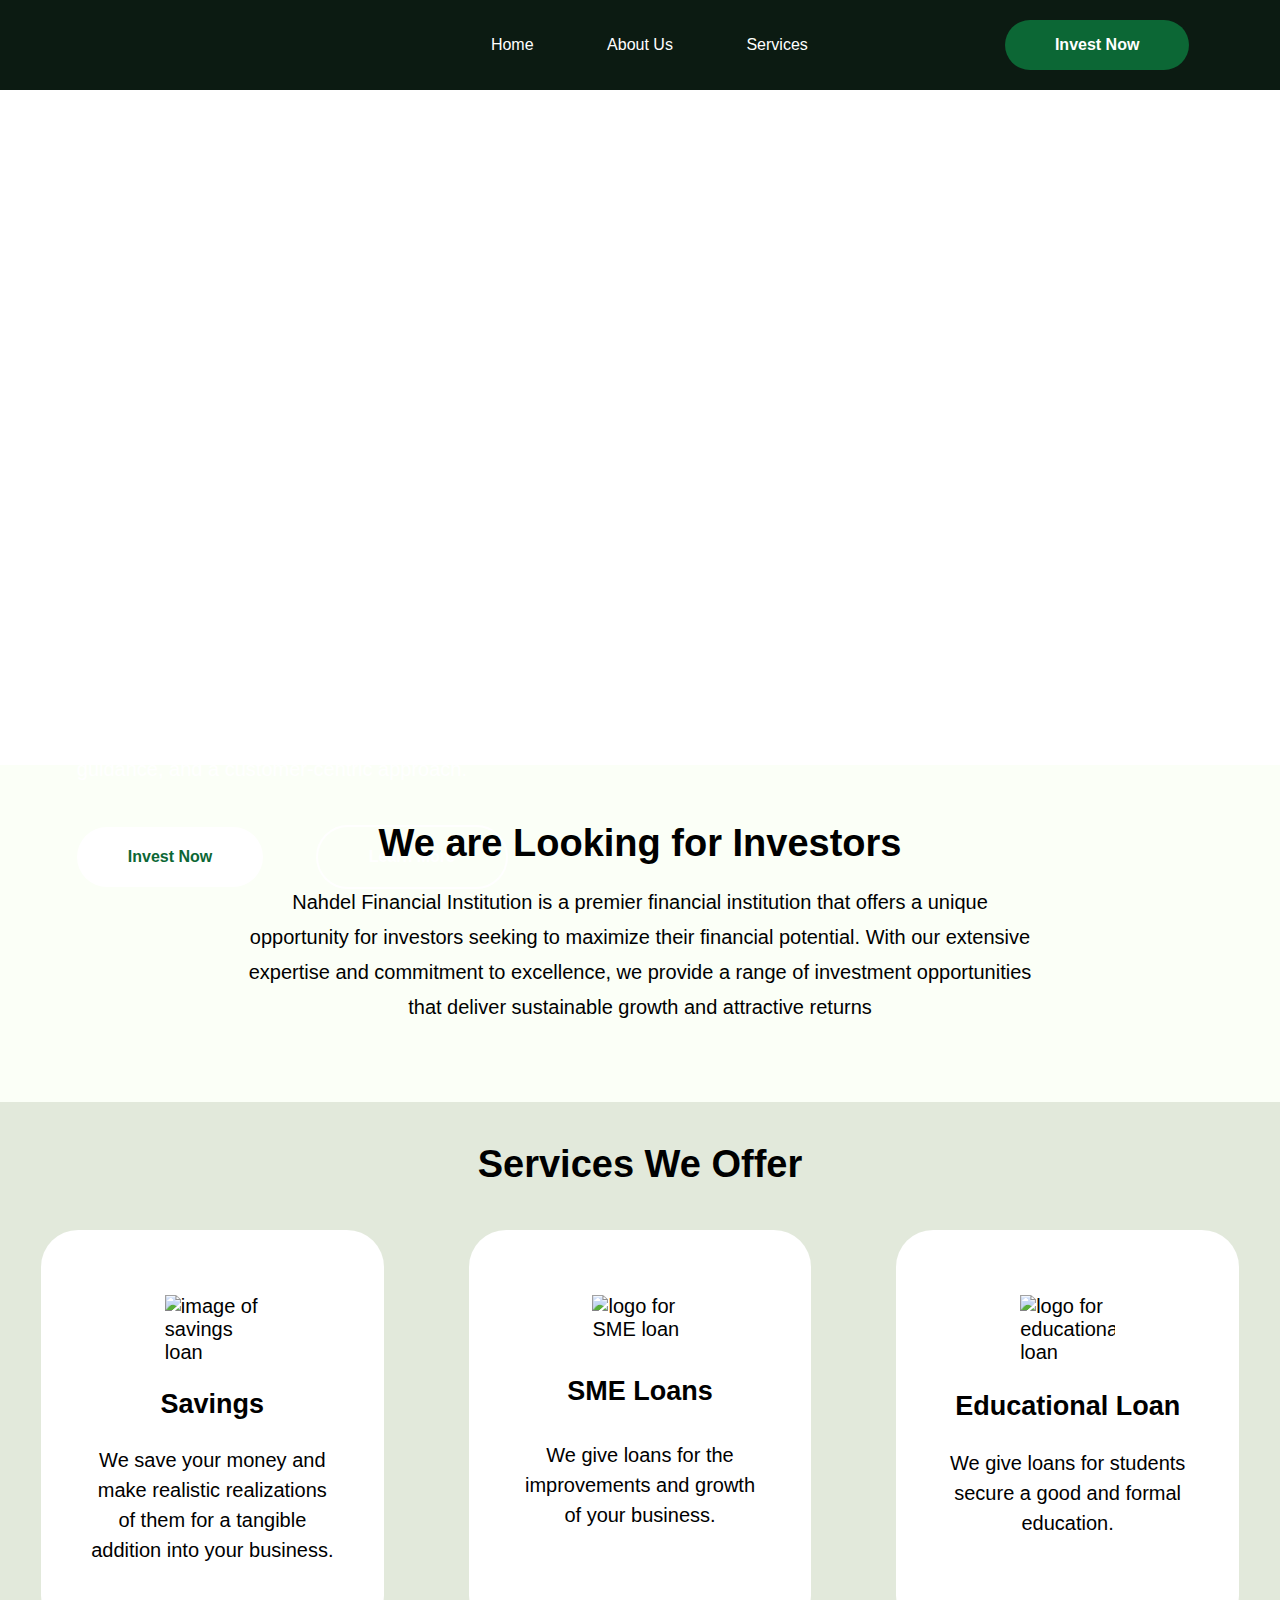
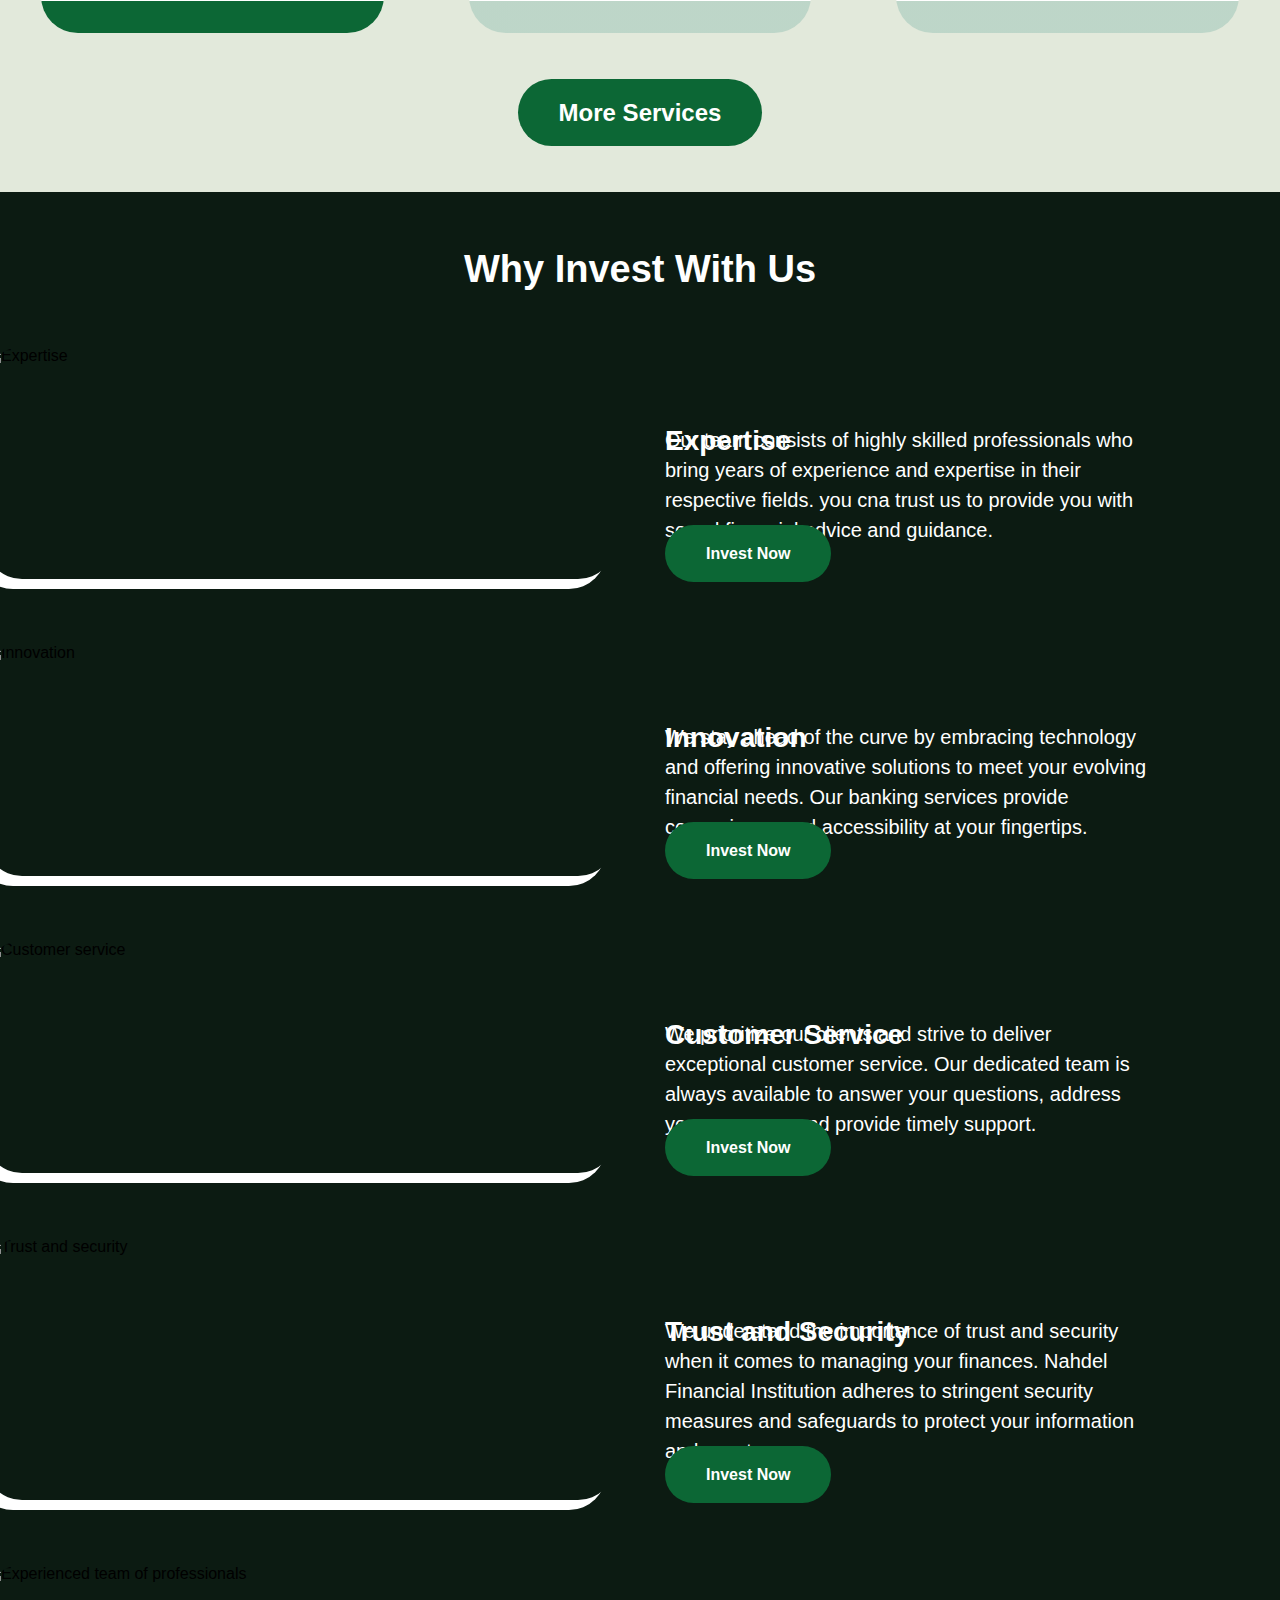
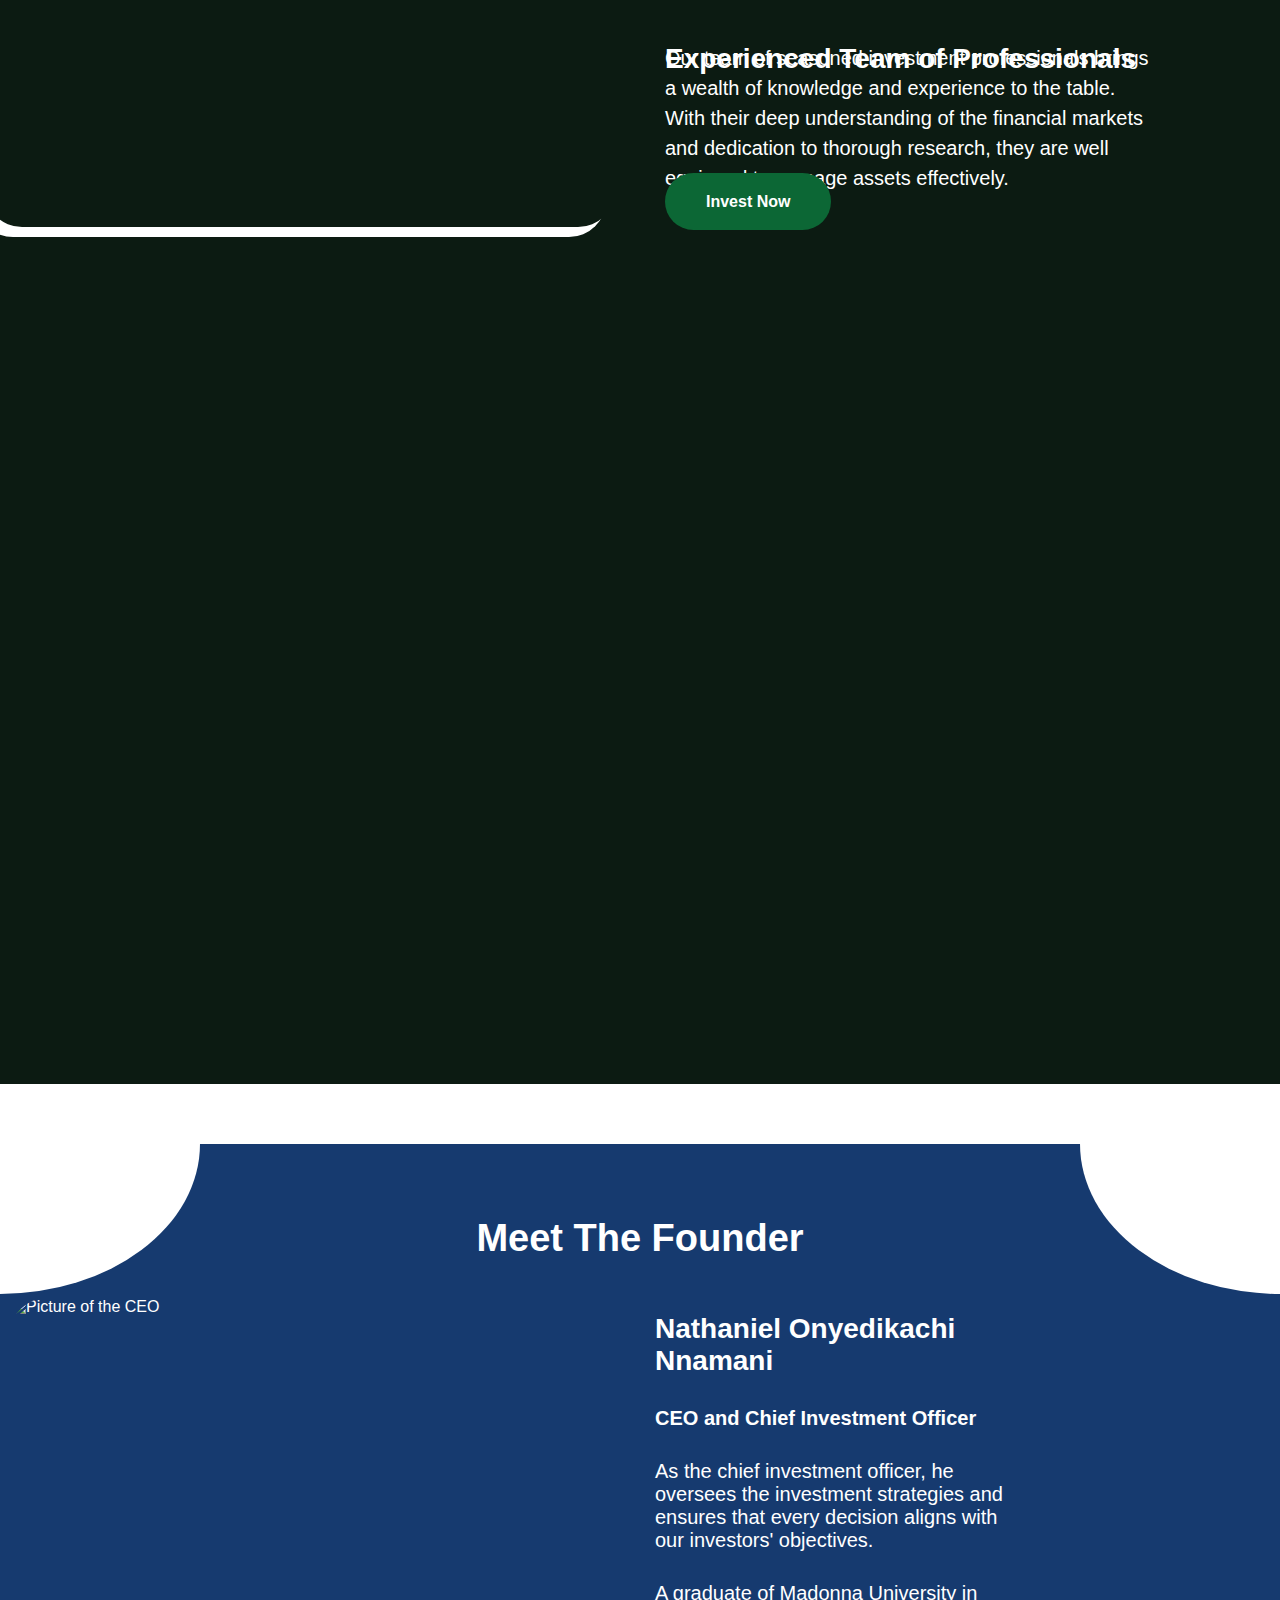
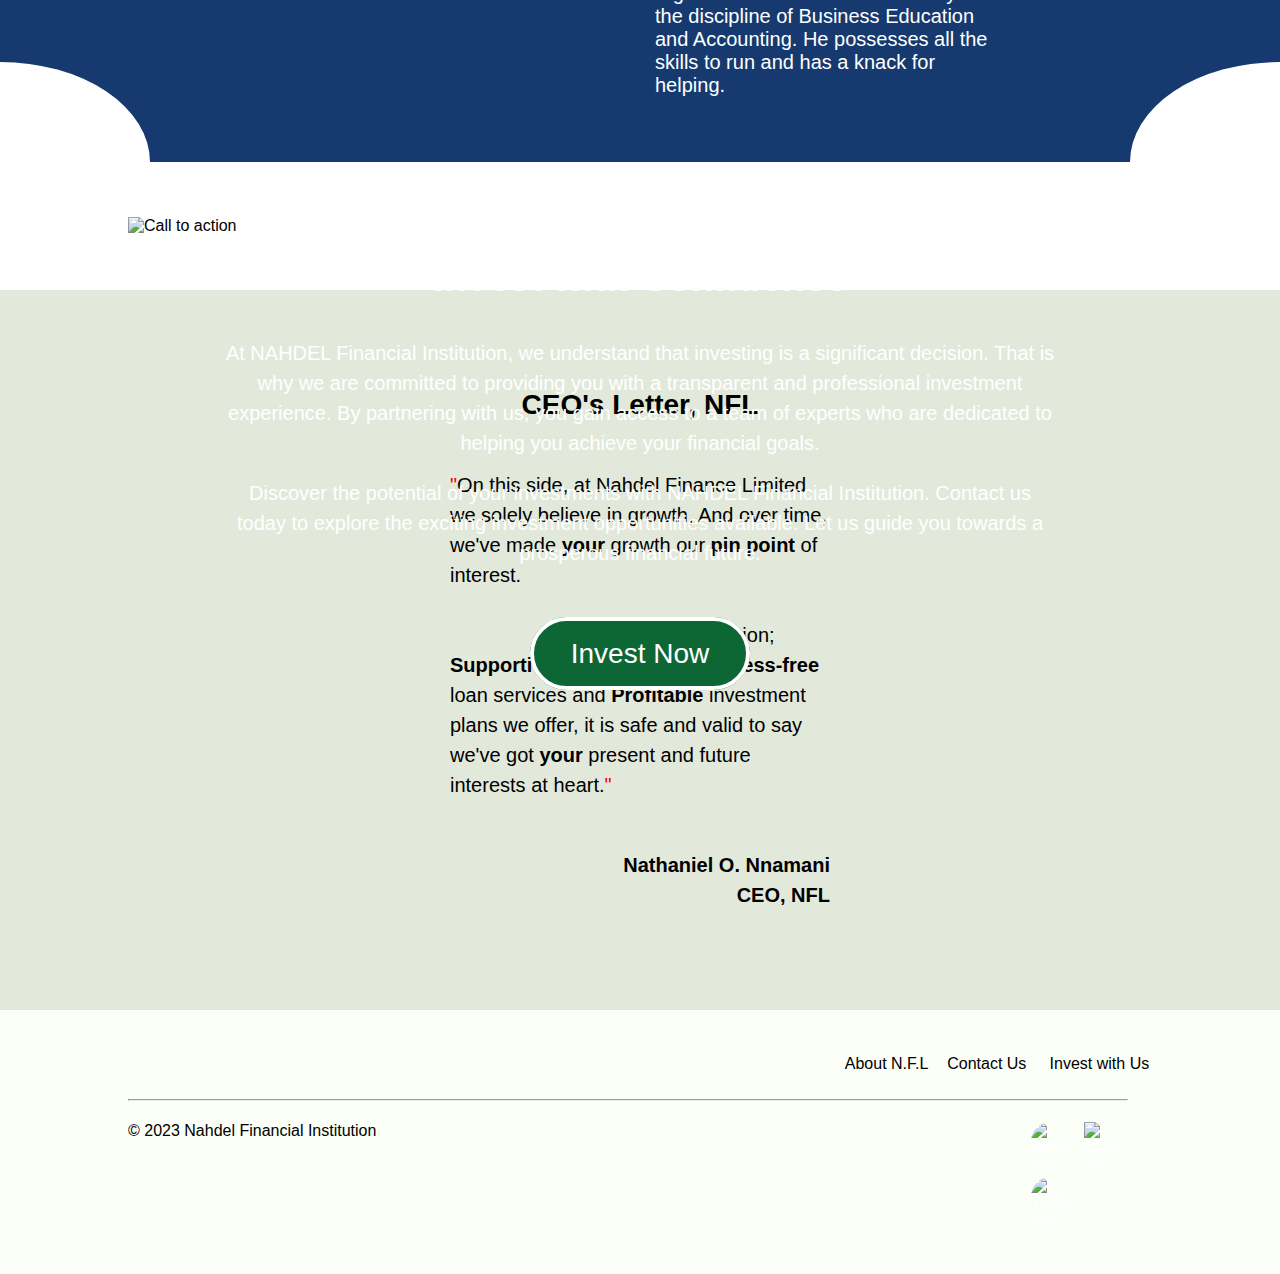
==== nahdel.html @ 7f89283a "nahdel.html with info" ====
<!DOCTYPE html>
<html lang="en">
  <head>
    <meta charset="UTF-8" />
    <meta name="viewport" content="width=device-width, initial-scale=1.0" />
    <title>Nahdel Finance Limited</title>
    <link
      rel="shortcut icon"
      href="/NFL/nahdel images/Fvicon.png"
      type="image/x-icon"
    />
    <style>
      * {
  box-sizing: border-box;
}
body {
  margin: 0%;
  font-family: "Segoe UI", Tahoma, Geneva, Verdana, sans-serif;
}
a {
  text-decoration: none;
  color: white;
}
.back-to-top {
  float: right;
  position: fixed;
  bottom: 6%;
  right: 4%;
  opacity: 0;
  z-index: 10;
}
.back-to-top a {
  display: inline-block;
  margin-top: 40px;
}
.back-to-top img {
  border-radius: 40px;
  width: 70px;
}
#nav {
  height: 90px;
  display: grid;
  align-items: center;
  justify-items: center;
  grid-template-columns: repeat(7, minmax(0, 1fr));
  background-color: #0c1b12;
}
.logo {
  width: 211px;
}
.item {
  display: grid;
  width: 100%;
}
.item1 {
  align-items: end;
  grid-column-start: 1;
  grid-column-end: 3;
  justify-content: center;
}
.item2 {
  justify-content: end;
}
.item3 {
  justify-content: center;
}
.item4 {
  justify-content: start;
}
.item5 {
  grid-column-start: 6;
  grid-column-end: 8;
  justify-content: center;
  font-weight: bold;
}
.item5 a {
  display: inline-block;
  padding: 16px 50px;
  border-radius: 30px;
  background-color: #0c6735;
}
.item5 a:hover {
  color: #0c6735;
  background-color: white;
  transition: all 0.3s;
}
.item2 a,
.item3 a,
.item4 a {
  padding: 10px 15px;
  border-radius: 14px;
}
.item2 a:hover,
.item3 a:hover,
.item4 a:hover {
  background-color: #0c6735;
  transition: all 0.3s;
}
#first-part {
  color: white;
  padding: 50px 0px;
  height: 675px;
  background-image: url("/NFL/First\ Background.png");
  background-size: cover;
}
.first-part-section1 {
  margin: 0% 6%;
}
#first-part p:nth-child(1) {
  margin-top: 0%;
  margin-bottom: 0%;
  margin-right: 215px;
  font-size: 117px;
  font-weight: bold;
  line-height: 140px;
}
#first-part p:nth-child(2) {
  font-size: 20px;
  line-height: 44px;
  margin-top: 1%;
  margin-bottom: 0%;
  margin-right: 642px;
}
.first-part-section2 {
  display: inline-block;
  margin: 3% 0%;
}
.first-part-section2 a {
  display: inline-block;
  padding: 21px 51px;
  border-radius: 34px;
  font-weight: bold;
}
.first-part-section2 a:nth-child(1) {
  color: #0c6735;
  background-color: white;
  margin-right: 48px;
}
.first-part-section2 a:nth-child(1):hover {
  color: white;
  background-color: #0c6735;
  transition: all 0.3s;
}
.first-part-section2 a:nth-child(2) {
  border: 2px solid white;
  color: white;
}
.first-part-section2 a:nth-child(2):hover {
  border: none;
  background-color: #0c6735;
  transition: background-color 0.3s;
  padding: 22px 53px;
}
#second-part {
  padding: 57px 240px;
  background-color: #fbfff7;
}
#second-part p:nth-child(1) {
  font-size: 38px;
  text-align: center;
  font-weight: bold;
  margin-top: 0;
  margin-bottom: 0;
}
#second-part p:nth-child(2) {
  font-size: 20px;
  line-height: 35px;
  text-align: center;
}
#third-part {
  padding: 41px;
  height: 690px;
  background-color: #e2e9db;
}
#third-part > p:nth-child(1) {
  font-size: 38px;
  font-weight: bold;
  margin: 0;
  text-align: center;
  padding-bottom: 44px;
}
.third-part-grid {
  height: 90px;
  display: grid;
  justify-items: center;
  grid-template-columns: repeat(3, minmax(0, 1fr));
  grid-column-gap: 85px;
}
.third-part-grid .item {
  padding-bottom: 68px;
  background-color: white;
  border-radius: 37px;
}
.third-part-grid-1 {
  padding-top: 65px;
  font-size: 20px;
  background: linear-gradient(180deg, rgba(255, 255, 255, 0) 92%, #0c6735 77%);
}
.third-part-grid-2 {
  padding-top: 65px;
  font-size: 20px;
  padding-bottom: 97px;
  background: linear-gradient(
    180deg,
    rgba(255, 255, 255, 0) 92%,
    #0c673545 77%
  );
}
.third-part-grid-3 {
  padding-top: 65px;
  font-size: 20px;
  padding-bottom: 98px;
  background: linear-gradient(
    180deg,
    rgba(255, 255, 255, 0) 92%,
    #0c673545 77%
  );
}
.third-part-grid img {
  width: 95px;
  margin: auto;
}
.third-part-grid .correction1 {
  margin-top: 0px;
}
.third-part-grid .correction2 {
  margin-top: 0px;
}
.third-part-grid .correction3 {
  margin-top: -27px;
}
.third-part-grid p {
  text-align: center;
}
.passage {
  margin: 0px 50px;
  line-height: 30px;
}
.loans-title {
  font-size: 27px;
  font-weight: bold;
  margin: 25px 0px;
}
.services {
  text-align: center;
  margin-top: 379px;
  font-size: 24px;
  font-weight: bold;
}
.services a:hover {
  color: #0c6735;
  background-color: white;
  box-shadow: 0px 4px 16px rgb(74, 74, 74);
  padding: 20px 41px;
  border-radius: 54px;
}
.invest-now {
  color: white;
  background-color: #0c6735;
  padding: 20px 41px;
  border-radius: 54px;
}
.invest-now:hover {
  color: #0c6735;
  background-color: white;
  transition: all 0.3s;
}
#fourth-part {
  height: 2492px;
  background-color: #0c1b12;
  padding-top: 56px;
}
#fourth-part > p {
  font-size: 38px;
  font-weight: bold;
  margin: 0;
  text-align: center;
  padding-bottom: 56px;
}
#fourth-part p {
  color: white;
}
.fourth-part-grid {
  display: grid;
  justify-items: center;
  grid-template-columns: repeat(2, minmax(0, 1fr));
  grid-column-gap: 50px;
  grid-row-gap: 65px;
}
.four1 {
  justify-content: end;
}
.four2 {
  margin-right: 0px;
  justify-content: start;
}
#fourth-part img {
  width: 630px;
  border-radius: 37px;
  box-shadow: -9px 10px 0px white;
}
.top-one {
  height: 0;
  font-size: 28px;
  font-weight: bold;
  margin-top: 78px;
  margin-bottom: 0;
}
.second-one {
  width: 489px;
  font-size: 20px;
  line-height: 30px;
  margin-top: 0;
  margin-bottom: 0;
}
.four2 p:nth-child(3) {
  margin-top: 0;
}
.four2 .invest-now {
  font-weight: bold;
}
#fifth-part {
  margin-top: 60px;
}
.fifth-section {
  position: relative;
  color: white;
  background-color: rgb(19, 56, 109, 0.99);
  padding-top: 35px;
  padding-bottom: 50px;
  border-radius: 0;
}
.small-box {
  position: absolute;
  background-color: white;
}
.box1,
.box2 {
  width: 200px;
  height: 150px;
}
.box3,
.box4 {
  width: 150px;
  height: 100px;
}
.box1 {
  top: 0;
  left: 0;
  border-radius: 0px 0px 131% 0px;
}
.box2 {
  top: 0;
  right: 0;
  border-radius: 0px 0px 0px 131%;
}
.box3 {
  bottom: 0;
  left: 0;
  border-radius: 0px 131% 0px 0px;
}
.box4 {
  bottom: 0;
  right: 0;
  border-radius: 131% 0px 0px 0px;
}
.fifth-section > p {
  font-size: 38px;
  font-weight: bold;
  text-align: center;
  text-transform: capitalize;
}
.fifth-section-grid {
  display: grid;
  justify-items: center;
  grid-template-columns: repeat(2, minmax(0, 1fr));
}
#fifth-part img {
  width: 630px;
  border-radius: 37px;
}
.five1 {
  justify-content: end;
}
.five2 {
  font-size: 20px;
  justify-content: start;
  align-items: center;
  align-content: center;
}
.five2 p {
  margin: 15px;
  margin-right: 270px;
}
.name {
  font-size: 28px;
  font-weight: bold;
}
.ceo {
  font-weight: bold;
}
#sixth-part {
  position: relative;
  margin: 55px 0px;
}
#sixth-part img {
  width: 80%;
  margin: 0px 10%;
}
.sixth-section {
  color: white;
  position: absolute;
  top: 9%;
  width: 65%;
  margin: 0px 17.5%;
}
.sixth-section p {
  text-align: center;
}
.sixth-section > p:nth-child(1) {
  font-size: 38px;
  font-weight: bold;
}
.six-p {
  font-size: 20px;
  line-height: 30px;
}
.sixth-section p:nth-child(4) {
  font-size: 28px;
  margin-top: 70px;
}
.sixth-section a {
  text-decoration: none;
  padding: 17px 37px;
  border: 4px solid white;
  border-radius: 55px;
  background-color: #0c6735;
}
.sixth-section a:hover {
  color: #0c6735;
  background-color: white;
  transition: all 0.3s;
}
#letter {
  background-color: #e2e9db;
  padding: 100px 0px;
}
#letter p {
  margin: 0px 450px;
  text-align: start;
  font-size: 20px;
  line-height: 30px;
}
#letter p:nth-child(1) {
  font-size: 28px;
  font-weight: bold;
  text-align: center;
  margin-bottom: 50px;
}
#letter p:nth-child(2) {
  margin-bottom: 30px;
}
#letter p:nth-child(4) {
  text-align: end;
  font-size: 20px;
  font-weight: bold;
  margin-top: 50px;
}
.change-color {
  color: red;
}
#footer {
  background-color: #fbfff7;
  padding: 45px 0px;
}
.footer-section {
  width: 80%;
  margin: 0px 10%;
}
.footer-grid {
  display: grid;
  grid-template-columns: repeat(10, minmax(0, 2fr));
}
.footer1 a {
  text-decoration: none;
  color: black;
}
.footer1 a:hover {
  text-decoration: underline;
  color: #0c6735;
}
.foot1 {
  grid-column-start: 1;
  grid-column-end: 7;
}
.foot2 {
  visibility: hidden;
  margin-left: 29px;
}
hr {
  margin-top: 26px;
  margin-bottom: 21px;
  margin-right: 24px;
}
.foot6 {
  grid-column-start: 1;
  grid-column-end: 9;
}
.foot7 {
  grid-column-start: 9;
  grid-column-end: 11;
}
.foot7 img {
  width: 40px;
  display: inline-block;
}
.foot7 > div {
  margin-left: 84px;
}
.fb {
  margin-right: 8px;
  border-radius: 60px;
}
.foot7 .what {
  width: 31.5px;
  margin-bottom: 3px;
  margin-right: 8px;
}
.tweet {
  border-radius: 60px;
}
.footer1 .item {
  align-content: end;
}
.footer2 .item {
  align-content: start;
}

@media (max-width: 821px) {
  body {
    display: grid;
    grid-template-columns: auto;
  }
  #nav,
  #first-part,
  #second-part,
  #third-part,
  #fourth-part,
  #fifth-part,
  #sixth-part,
  #letter,
  #footer {
    width: 100%;
  }
  .item2,
  .item3,
  .item4 {
    visibility: collapse;
  }
  #first-part {
    background-image: url("/NFL/Section\ One\ Background.png");
    height: 1500px;
  }
  #first-part p {
    width: 100%;
  }
  .first-part img {
    object-fit: cover;
  }
  #third-part {
    height: 1381px;
  }
  .third-part-grid {
    height: 1100px;
    display: grid;
    justify-items: center;
    grid-template-columns: repeat(1, minmax(0, 1fr));
    grid-row-gap: 52px;
  }
  #fourth-part {
    height: 4185px;
  }
  .fourth-part-grid {
    display: grid;
    justify-items: center;
    grid-template-columns: repeat(1, minmax(0, 1fr));
    grid-row-gap: 65px;
  }
  .four1 {
    justify-content: center;
  }
  .four2 {
    margin-right: 0px;
    justify-content: center;
  }
  .services {
    margin-top: 54px;
  }
  .top-one {
    margin-top: 0px;
  }
  .second-one {
    margin-top: 55px;
  }
  .four2 p:nth-child(3) {
    margin-top: 47px;
  }
  #fifth-part {
    margin-top: 50px;
  }
  .fifth-section-grid {
    display: grid;
    justify-items: center;
    grid-template-columns: repeat(1, minmax(0, 1fr));
  }
  .five1 {
    justify-content: center;
  }
  .five2 {
    font-size: 20px;
    justify-content: center;
    align-items: center;
    align-content: center;
    margin: auto;
  }
  .five2 p {
    margin: 15px 260px;
    margin-right: 270px;
  }
  .sixth-section > p:nth-child(1) {
    margin-top: 0;
  }
  #sixth-part {
    position: relative;
    margin: 50px 0px;
  }
  #sixth-part img {
    height: 590px;
    width: 80%;
    margin: 0px 10%;
    object-fit: cover;
  }
  .sixth-section p:nth-child(4) {
    font-size: 28px;
    margin-top: 45px;
  }
  #letter p {
    margin: 0px 200px;
    text-align: start;
    font-size: 20px;
    line-height: 30px;
  }
  .footer-grid {
    display: grid;
    grid-template-columns: repeat(7, minmax(0, 2fr));
  }
  .foot1 {
    grid-column-start: 1;
    grid-column-end: 4;
  }
}
    </style>
  </head>
  <body>
    <div class="back-to-top">
      <a href="#nav"
        ><img src="/NFL/nahdel images/up arrow.png" alt="Back to top of page"
      /></a>
    </div>

    <div id="nav">
      <div class="item item1">
        <img
          class="logo"
          src="/NFL/nahdel images/LOGO.png
            "
          alt=""
        />
      </div>
      <div class="item item2"><a href="#">Home</a></div>
      <div class="item item3">
        <a href="https://wa.me/message/DVHA7SPF5PKRJ1">About Us</a>
      </div>
      <div class="item item4"><a href="#third-part">Services</a></div>
      <div class="item item5"><a href="#sixth-part">Invest Now</a></div>
    </div>

    <div id="first-part">
      <div class="first-part-section1">
        <p>Empowering Your Financial Future</p>
        <p>
          At Nahdel Financial Institution, we believe in the power of financial
          empowerment. We are committed to helping individuals and organizations
          achieve their financial goals through innovative solutions, expert
          guidance, and a customer-centric approach.
        </p>
        <div class="first-part-section2">
          <a href="https://wa.me/message/DVHA7SPF5PKRJ1">Invest Now</a>
          <a href="#">Learn More</a>
        </div>
      </div>
    </div>

    <div id="second-part">
      <p>We are Looking for Investors</p>
      <p>
        Nahdel Financial Institution is a premier financial institution that
        offers a unique opportunity for investors seeking to maximize their
        financial potential. With our extensive expertise and commitment to
        excellence, we provide a range of investment opportunities that deliver
        sustainable growth and attractive returns
      </p>
    </div>

    <div id="third-part">
      <p>Services We Offer</p>
      <div class="third-part-grid">
        <div class="item third-part-grid-1">
          <img
            src="/NFL/nahdel images/Savings Loan Icon.png"
            alt="image of savings loan"
          />
          <p class="loans-title">Savings</p>
          <p class="passage">
            We save your money and make realistic realizations of them for a
            tangible addition into your business.
          </p>
        </div>
        <div class="item third-part-grid-2">
          <img
            class="correction1"
            src="/NFL/nahdel images/SME Loan Icon.png"
            alt="logo for SME loan"
          />
          <p class="loans-title correction2">SME Loans</p>
          <p class="passage correction3">
            We give loans for the improvements and growth of your business.
          </p>
        </div>
        <div class="item third-part-grid-3">
          <img
            class="correction1"
            src="/NFL/nahdel images/Educational Loan Icon.png"
            alt="logo for educational loan"
          />
          <p class="loans-title correction2">Educational Loan</p>
          <p class="passage correction3">
            We give loans for students secure a good and formal education.
          </p>
        </div>
      </div>
      <p class="services"><a class="invest-now" href="#">More Services</a></p>
    </div>

    <div id="fourth-part">
      <p>Why Invest With Us</p>
      <div class="fourth-part-grid">
        <div class="item four1">
          <img src="/NFL/nahdel images/Expertise Image.png" alt="Expertise" />
        </div>
        <div class="item four2">
          <p class="top-one">Expertise</p>
          <p class="second-one">
            Our team consists of highly skilled professionals who bring years of
            experience and expertise in their respective fields. you cna trust
            us to provide you with sound financial advice and guidance.
          </p>
          <p><a class="invest-now" href="#">Invest Now</a></p>
        </div>
        <div class="item four1">
          <img src="/NFL/nahdel images/Innovation Image.png" alt="Innovation" />
        </div>
        <div class="item four2">
          <p class="top-one">Innovation</p>
          <p class="second-one">
            We stay ahead of the curve by embracing technology and offering
            innovative solutions to meet your evolving financial needs. Our
            banking services provide convenience and accessibility at your
            fingertips.
          </p>
          <p><a class="invest-now" href="#">Invest Now</a></p>
        </div>
        <div class="item four1">
          <img
            src="/NFL/nahdel images/Customer Service.png"
            alt="Customer service"
          />
        </div>
        <div class="item four2">
          <p class="top-one">Customer Service</p>
          <p class="second-one">
            We prioritize our clients and strive to deliver exceptional customer
            service. Our dedicated team is always available to answer your
            questions, address your concerns and provide timely support.
          </p>
          <p><a class="invest-now" href="#">Invest Now</a></p>
        </div>
        <div class="item four1">
          <img
            src="/NFL/nahdel images/Trust & Security Image.png"
            alt="Trust and security"
          />
        </div>
        <div class="item four2">
          <p class="top-one">Trust and Security</p>
          <p class="second-one">
            We understand the importance of trust and security when it comes to
            managing your finances. Nahdel Financial Institution adheres to
            stringent security measures and safeguards to protect your
            information and assets.
          </p>
          <p><a class="invest-now" href="#">Invest Now</a></p>
        </div>
        <div class="item four1">
          <img
            src="/NFL/nahdel images/Experienced Team of Professionals Image.png"
            alt="Experienced team of professionals"
          />
        </div>
        <div class="item four2">
          <p class="top-one">Experienced Team of Professionals</p>
          <p class="second-one">
            Our team of seasoned investment professionals brings a wealth of
            knowledge and experience to the table. With their deep understanding
            of the financial markets and dedication to thorough research, they
            are well equipped to manage assets effectively.
          </p>
          <p><a class="invest-now" href="#">Invest Now</a></p>
        </div>
      </div>
    </div>

    <div id="fifth-part">
      <div class="fifth-section">
        <div class="box1 small-box"></div>
        <div class="box2 small-box"></div>
        <div class="box3 small-box"></div>
        <div class="box4 small-box"></div>
        <p>Meet the founder</p>
        <div class="fifth-section-grid">
          <div class="item five1">
            <img
              src="/NFL/nahdel images/Personality One.png"
              alt="Picture of the CEO"
            />
          </div>
          <div class="item five2">
            <p class="name">Nathaniel Onyedikachi Nnamani</p>
            <p class="ceo">CEO and Chief Investment Officer</p>
            <p class="detail">
              As the chief investment officer, he oversees the investment
              strategies and ensures that every decision aligns with our
              investors' objectives.
            </p>
            <p class="second-detail">
              A graduate of Madonna University in the discipline of Business
              Education and Accounting. He possesses all the skills to run and
              has a knack for helping.
            </p>
          </div>
        </div>
      </div>
    </div>

    <div id="sixth-part">
      <img
        src="/NFL/nahdel images/Call To Action Background - Desktop.png"
        alt="Call to action"
      />
      <div class="sixth-section">
        <p>Invest with Confidence</p>
        <p class="six-p">
          At NAHDEL Financial Institution, we understand that investing is a
          significant decision. That is why we are committed to providing you
          with a transparent and professional investment experience. By
          partnering with us, you gain access to a team of experts who are
          dedicated to helping you achieve your financial goals.
        </p>
        <p class="six-p">
          Discover the potential of your investments with NAHDEL Financial
          Institution. Contact us today to explore the exciting investment
          opportunities available. Let us guide you towards a prosperous
          financial future.
        </p>
        <p><a href="#">Invest Now</a></p>
      </div>
    </div>

    <div id="letter">
      <p>CEO's Letter, NFL</p>
      <p>
        <span class="change-color">"</span>On this side, at Nahdel Finance
        Limited we solely believe in growth, And over time, we've made
        <strong>your</strong> growth our <strong>pin point</strong> of interest.
      </p>
      <p>
        &nbsp;&nbsp;&nbsp;&nbsp;&nbsp;&nbsp;&nbsp;&nbsp;&nbsp;&nbsp;&nbsp;&nbsp;&nbsp;&nbsp;&nbsp;&nbsp;&nbsp;&nbsp;&nbsp;&nbsp;Putting
        in consideration; <strong>Supportive</strong> saving schemes,
        <strong>Stress-free</strong> loan services and
        <strong>Profitable</strong> investment plans we offer, it is safe and
        valid to say we've got <strong>your</strong> present and future
        interests at heart.<span class="change-color">"</span>
      </p>
      <p>Nathaniel O. Nnamani<br />CEO, NFL</p>
    </div>

    <div id="footer">
      <div class="footer-section">
        <div class="footer-grid footer1">
          <div class="item foot1">
            <img
              class="logo"
              src="/NFL/nahdel images/Transparent Logo.png"
              alt=""
            />
          </div>
          <div class="item foot2"><a href="#">Home</a></div>
          <div class="item foot3"><a href="#fifth-part">About N.F.L</a></div>
          <div class="item foot4">
            <a href="mailto:Nahdelinstitute15@gmail.com">Contact Us</a>
          </div>
          <div class="item foot5">
            <a href="#sixth-part">Invest with Us</a>
          </div>
        </div>
        <hr />
        <div class="footer-grid footer2">
          <div class="item foot6">&copy; 2023 Nahdel Financial Institution</div>
          <div class="item foot7">
            <div>
              <a
                href="https://www.facebook.com/onyedika.nathaniel?mibextid=LQQJ4d"
                ><img
                  class="fb"
                  src="/NFL/nahdel images/fb.jpg"
                  alt="Facebook link"
              /></a>
              <a href="https://wa.me/message/DVHA7SPF5PKRJ1"
                ><img
                  class="what"
                  src="/NFL/nahdel images/whatsapp.png"
                  alt="WhatsApp link"
              /></a>
              <a href="https://twitter.com/NNahdel"
                ><img
                  class="tweet"
                  src="/NFL/nahdel images/tweet.jpg"
                  alt="Twitter link"
              /></a>
            </div>
          </div>
        </div>
      </div>
    </div>

    <script src="https://cdn.jsdelivr.net/npm/jquery@3.6.3/dist/jquery.min.js"></script>
    <script>
      $(window).scroll(function () {
        if ($(this).scrollTop()) {
          $(".back-to-top").stop(true, true).fadeIn();
        } else {
          $(".back-to-top").stop(true, true).fadeOut();
        }
      });

      $(document).ready(function () {
        var bottom = $(window).outerHeight() - $(window).height() - 150; // 150 pixel to the bottom of the page;
        $(window).scroll(function () {
          if ($(window).scrollTop() >= bottom) {
            $(".back-to-top").fadeTo("slow", 0.9);
          } else {
            $(".back-to-top").fadeOut("slow");
          }
        });

        $(".back-to-top").click(function () {
          $("html, body").animate({ scrollTop: 0 }, "slow");
          $(".back-to-top").fadeOut("slow");
        });
      });
    </script>
  </body>
</html>
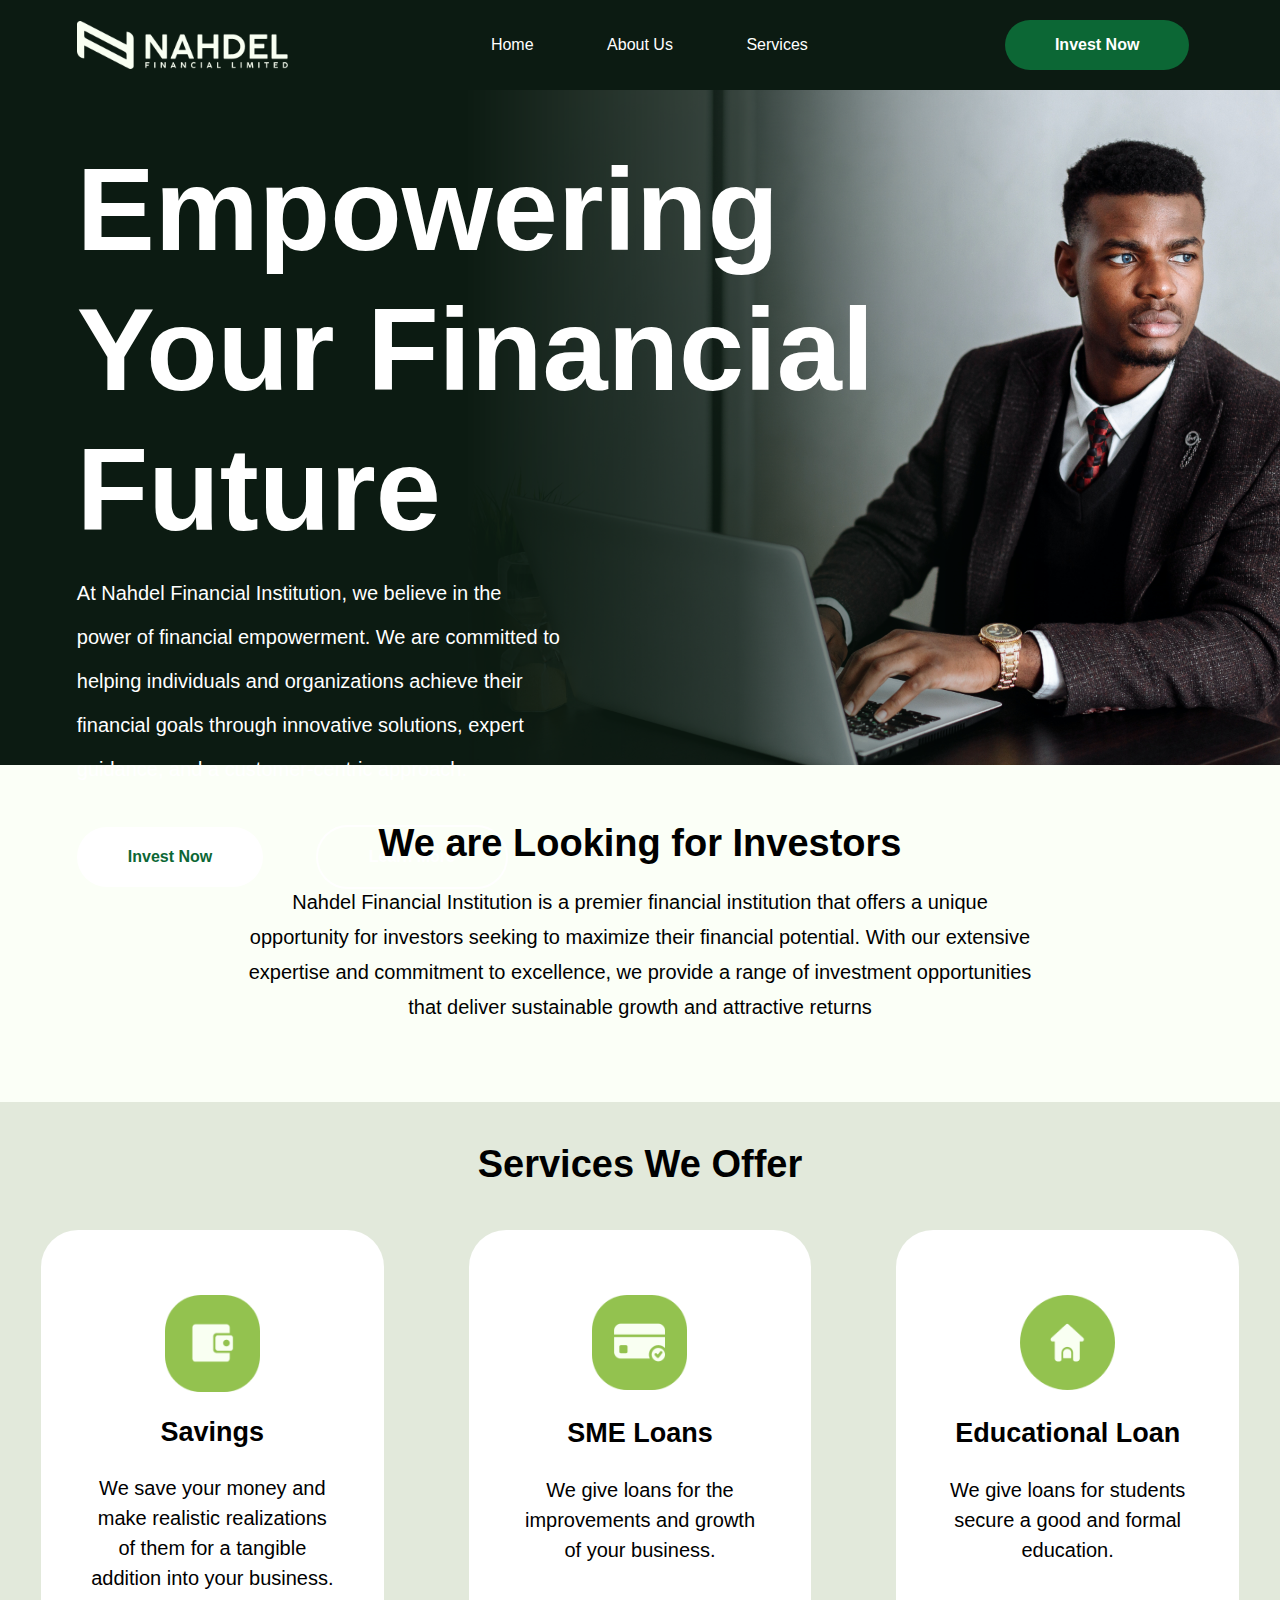
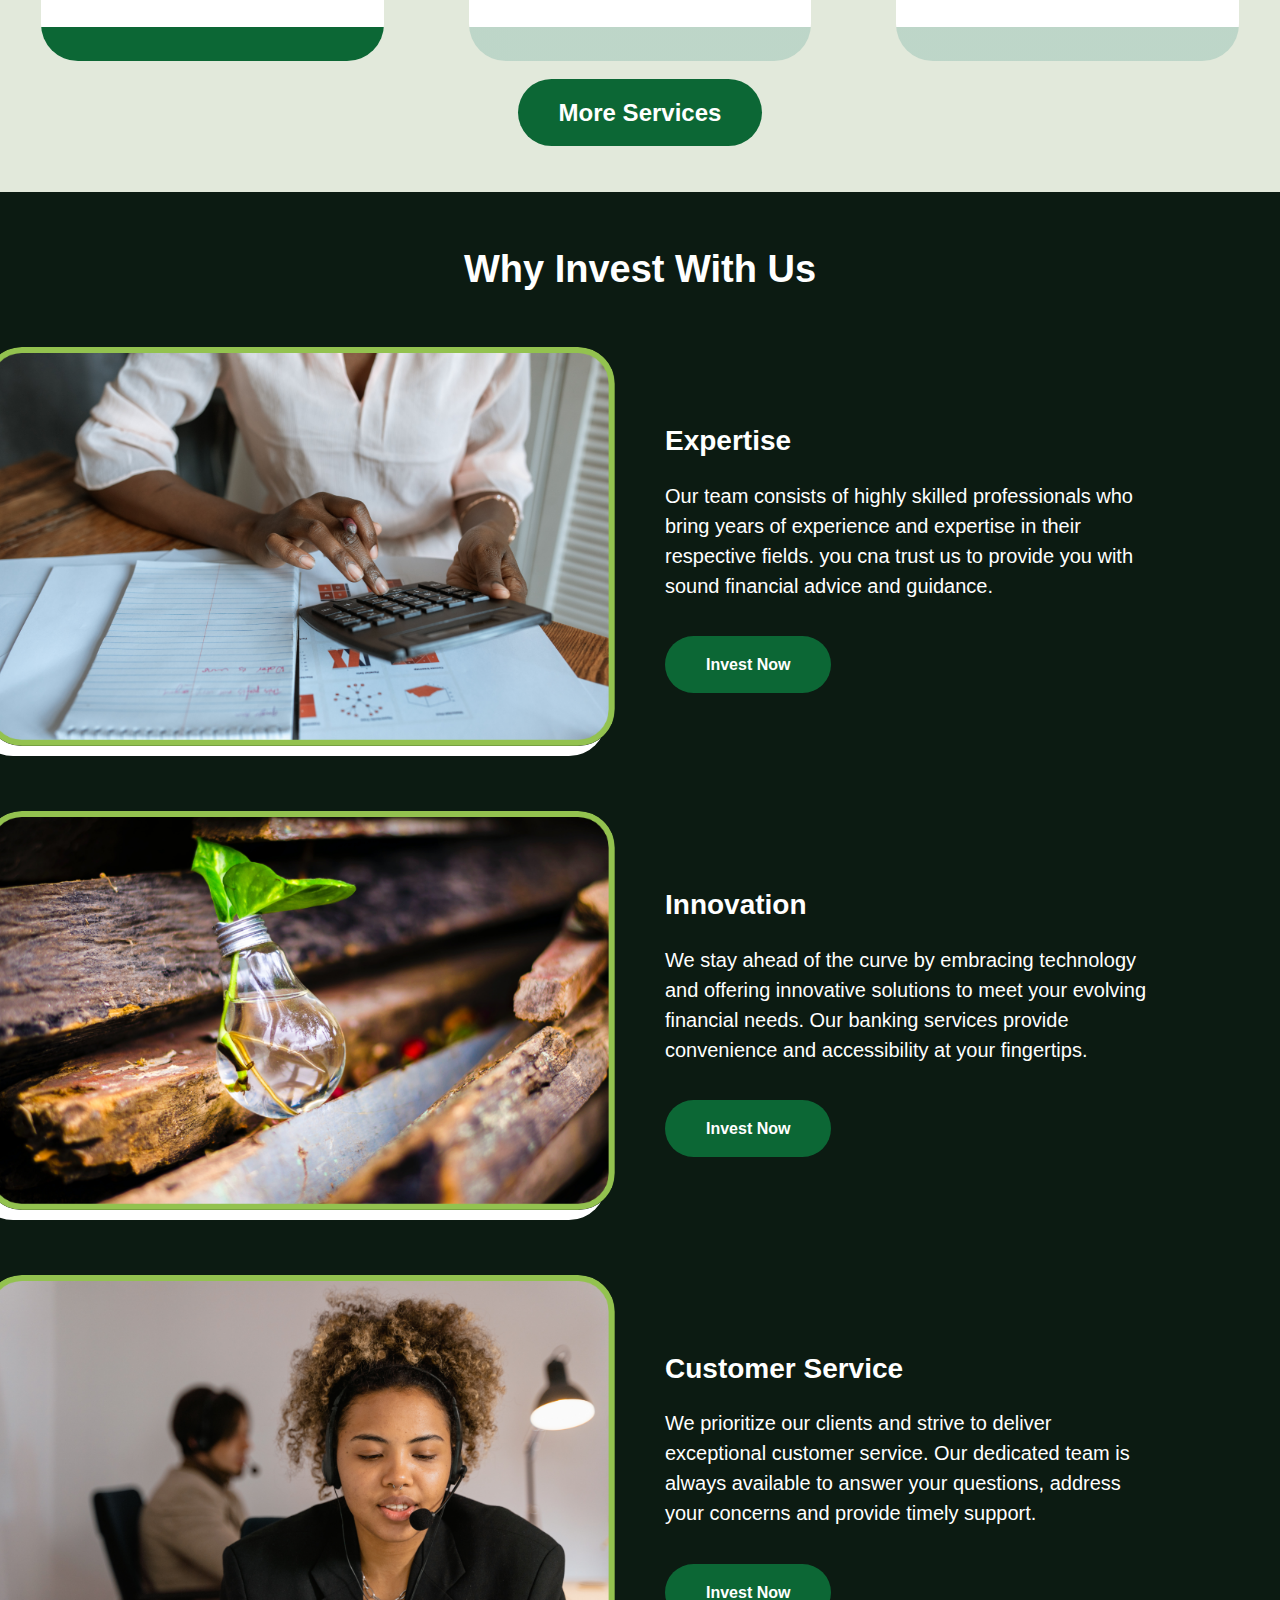
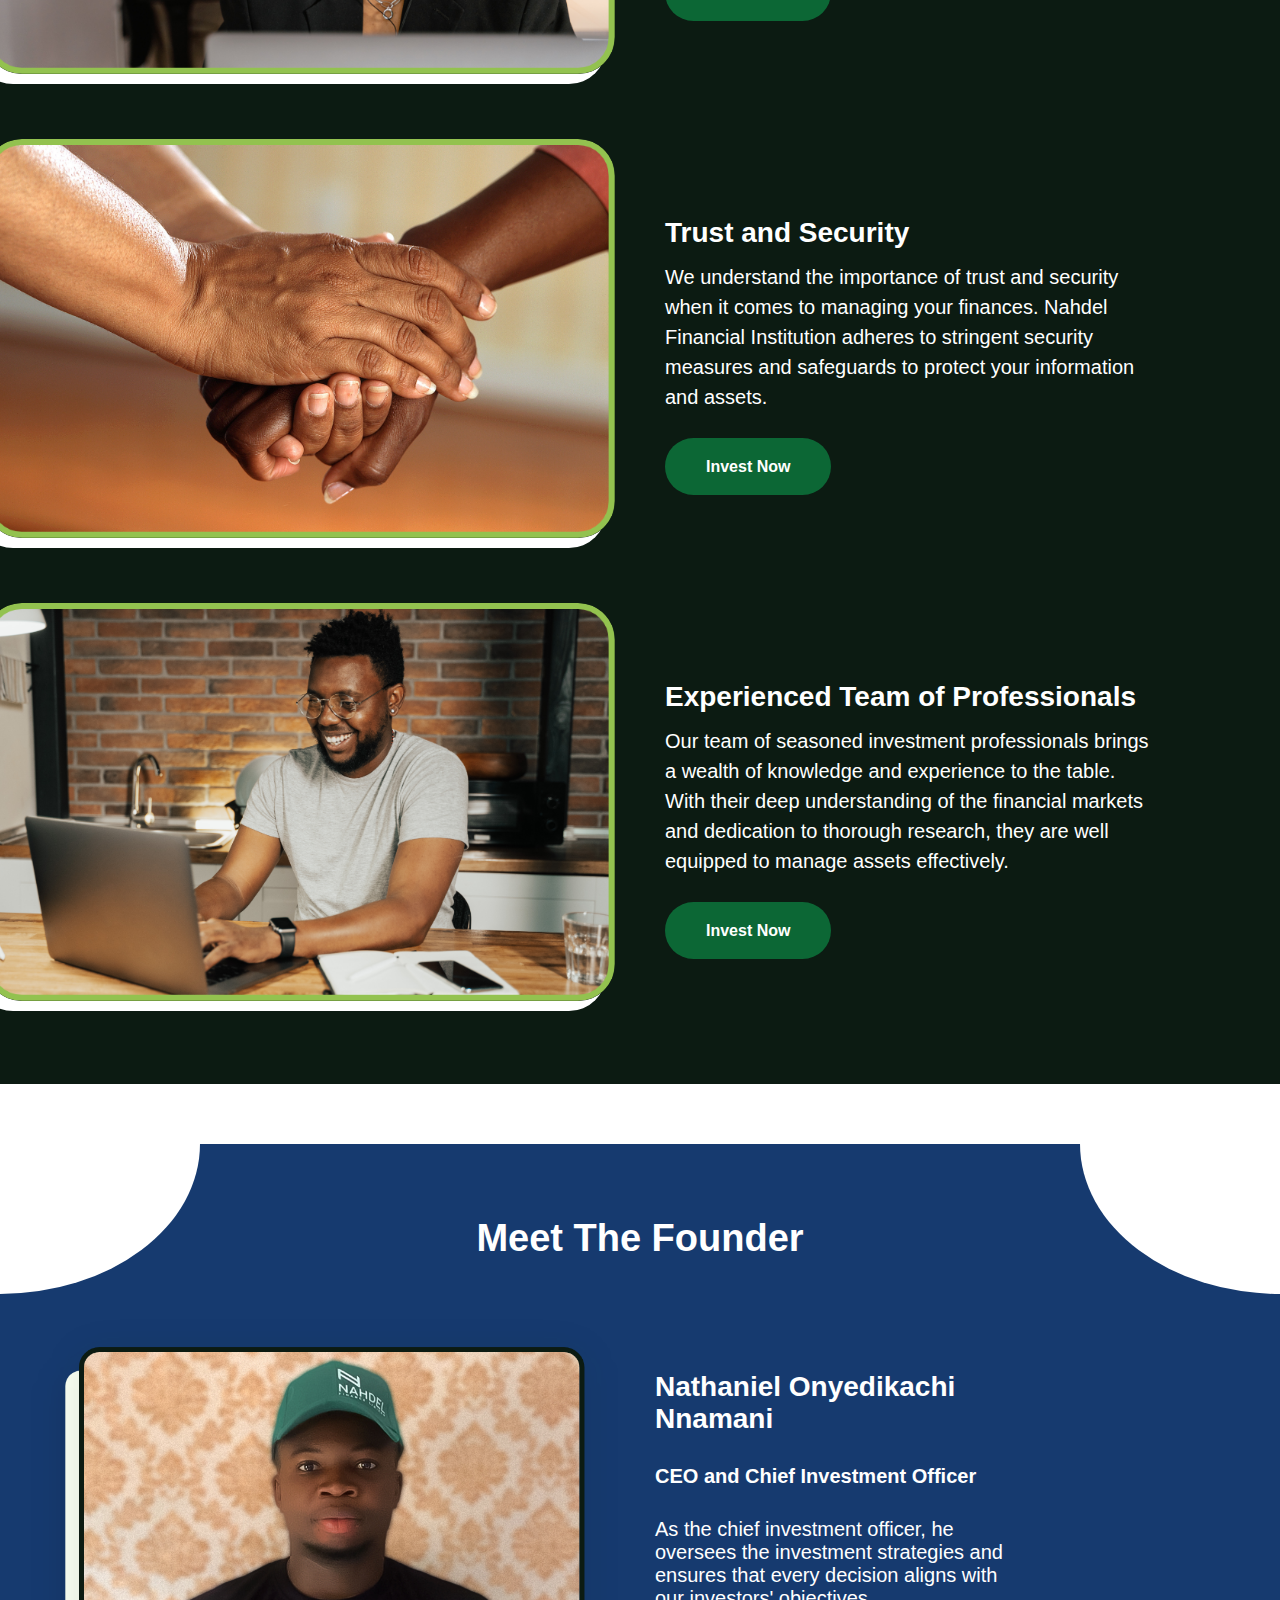
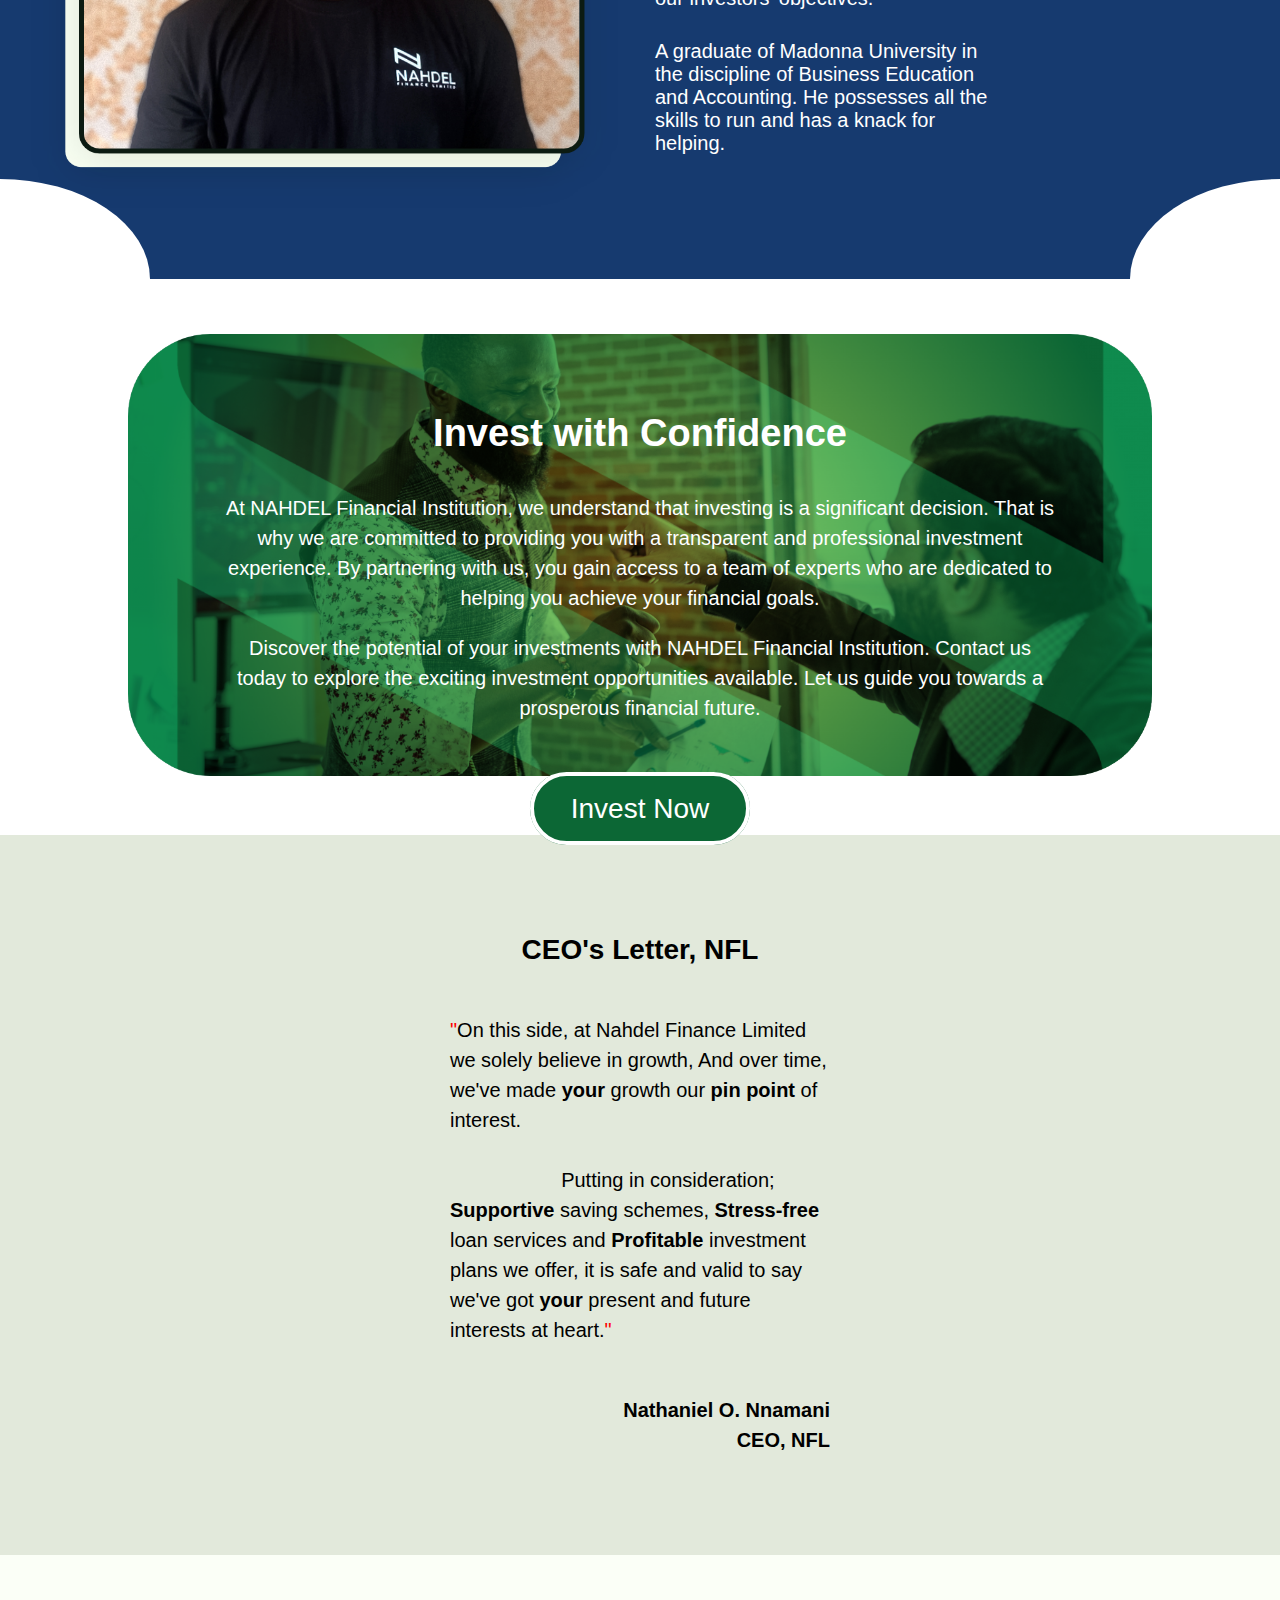
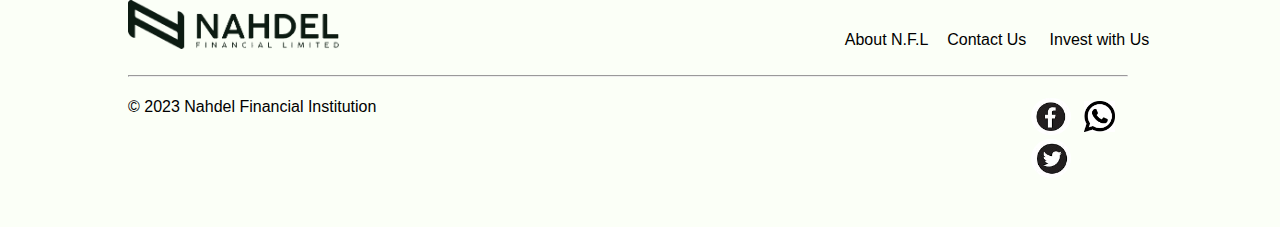
==== commit 183461f2: "Add files via upload" ====
--- a/nahdel.html
+++ b/nahdel.html
@@ -1,983 +1,334 @@
-<!DOCTYPE html>
-<html lang="en">
-  <head>
-    <meta charset="UTF-8" />
-    <meta name="viewport" content="width=device-width, initial-scale=1.0" />
-    <title>Nahdel Finance Limited</title>
-    <link
-      rel="shortcut icon"
-      href="/NFL/nahdel images/Fvicon.png"
-      type="image/x-icon"
-    />
-    <style>
-      * {
-  box-sizing: border-box;
-}
-body {
-  margin: 0%;
-  font-family: "Segoe UI", Tahoma, Geneva, Verdana, sans-serif;
-}
-a {
-  text-decoration: none;
-  color: white;
-}
-.back-to-top {
-  float: right;
-  position: fixed;
-  bottom: 6%;
-  right: 4%;
-  opacity: 0;
-  z-index: 10;
-}
-.back-to-top a {
-  display: inline-block;
-  margin-top: 40px;
-}
-.back-to-top img {
-  border-radius: 40px;
-  width: 70px;
-}
-#nav {
-  height: 90px;
-  display: grid;
-  align-items: center;
-  justify-items: center;
-  grid-template-columns: repeat(7, minmax(0, 1fr));
-  background-color: #0c1b12;
-}
-.logo {
-  width: 211px;
-}
-.item {
-  display: grid;
-  width: 100%;
-}
-.item1 {
-  align-items: end;
-  grid-column-start: 1;
-  grid-column-end: 3;
-  justify-content: center;
-}
-.item2 {
-  justify-content: end;
-}
-.item3 {
-  justify-content: center;
-}
-.item4 {
-  justify-content: start;
-}
-.item5 {
-  grid-column-start: 6;
-  grid-column-end: 8;
-  justify-content: center;
-  font-weight: bold;
-}
-.item5 a {
-  display: inline-block;
-  padding: 16px 50px;
-  border-radius: 30px;
-  background-color: #0c6735;
-}
-.item5 a:hover {
-  color: #0c6735;
-  background-color: white;
-  transition: all 0.3s;
-}
-.item2 a,
-.item3 a,
-.item4 a {
-  padding: 10px 15px;
-  border-radius: 14px;
-}
-.item2 a:hover,
-.item3 a:hover,
-.item4 a:hover {
-  background-color: #0c6735;
-  transition: all 0.3s;
-}
-#first-part {
-  color: white;
-  padding: 50px 0px;
-  height: 675px;
-  background-image: url("/NFL/First\ Background.png");
-  background-size: cover;
-}
-.first-part-section1 {
-  margin: 0% 6%;
-}
-#first-part p:nth-child(1) {
-  margin-top: 0%;
-  margin-bottom: 0%;
-  margin-right: 215px;
-  font-size: 117px;
-  font-weight: bold;
-  line-height: 140px;
-}
-#first-part p:nth-child(2) {
-  font-size: 20px;
-  line-height: 44px;
-  margin-top: 1%;
-  margin-bottom: 0%;
-  margin-right: 642px;
-}
-.first-part-section2 {
-  display: inline-block;
-  margin: 3% 0%;
-}
-.first-part-section2 a {
-  display: inline-block;
-  padding: 21px 51px;
-  border-radius: 34px;
-  font-weight: bold;
-}
-.first-part-section2 a:nth-child(1) {
-  color: #0c6735;
-  background-color: white;
-  margin-right: 48px;
-}
-.first-part-section2 a:nth-child(1):hover {
-  color: white;
-  background-color: #0c6735;
-  transition: all 0.3s;
-}
-.first-part-section2 a:nth-child(2) {
-  border: 2px solid white;
-  color: white;
-}
-.first-part-section2 a:nth-child(2):hover {
-  border: none;
-  background-color: #0c6735;
-  transition: background-color 0.3s;
-  padding: 22px 53px;
-}
-#second-part {
-  padding: 57px 240px;
-  background-color: #fbfff7;
-}
-#second-part p:nth-child(1) {
-  font-size: 38px;
-  text-align: center;
-  font-weight: bold;
-  margin-top: 0;
-  margin-bottom: 0;
-}
-#second-part p:nth-child(2) {
-  font-size: 20px;
-  line-height: 35px;
-  text-align: center;
-}
-#third-part {
-  padding: 41px;
-  height: 690px;
-  background-color: #e2e9db;
-}
-#third-part > p:nth-child(1) {
-  font-size: 38px;
-  font-weight: bold;
-  margin: 0;
-  text-align: center;
-  padding-bottom: 44px;
-}
-.third-part-grid {
-  height: 90px;
-  display: grid;
-  justify-items: center;
-  grid-template-columns: repeat(3, minmax(0, 1fr));
-  grid-column-gap: 85px;
-}
-.third-part-grid .item {
-  padding-bottom: 68px;
-  background-color: white;
-  border-radius: 37px;
-}
-.third-part-grid-1 {
-  padding-top: 65px;
-  font-size: 20px;
-  background: linear-gradient(180deg, rgba(255, 255, 255, 0) 92%, #0c6735 77%);
-}
-.third-part-grid-2 {
-  padding-top: 65px;
-  font-size: 20px;
-  padding-bottom: 97px;
-  background: linear-gradient(
-    180deg,
-    rgba(255, 255, 255, 0) 92%,
-    #0c673545 77%
-  );
-}
-.third-part-grid-3 {
-  padding-top: 65px;
-  font-size: 20px;
-  padding-bottom: 98px;
-  background: linear-gradient(
-    180deg,
-    rgba(255, 255, 255, 0) 92%,
-    #0c673545 77%
-  );
-}
-.third-part-grid img {
-  width: 95px;
-  margin: auto;
-}
-.third-part-grid .correction1 {
-  margin-top: 0px;
-}
-.third-part-grid .correction2 {
-  margin-top: 0px;
-}
-.third-part-grid .correction3 {
-  margin-top: -27px;
-}
-.third-part-grid p {
-  text-align: center;
-}
-.passage {
-  margin: 0px 50px;
-  line-height: 30px;
-}
-.loans-title {
-  font-size: 27px;
-  font-weight: bold;
-  margin: 25px 0px;
-}
-.services {
-  text-align: center;
-  margin-top: 379px;
-  font-size: 24px;
-  font-weight: bold;
-}
-.services a:hover {
-  color: #0c6735;
-  background-color: white;
-  box-shadow: 0px 4px 16px rgb(74, 74, 74);
-  padding: 20px 41px;
-  border-radius: 54px;
-}
-.invest-now {
-  color: white;
-  background-color: #0c6735;
-  padding: 20px 41px;
-  border-radius: 54px;
-}
-.invest-now:hover {
-  color: #0c6735;
-  background-color: white;
-  transition: all 0.3s;
-}
-#fourth-part {
-  height: 2492px;
-  background-color: #0c1b12;
-  padding-top: 56px;
-}
-#fourth-part > p {
-  font-size: 38px;
-  font-weight: bold;
-  margin: 0;
-  text-align: center;
-  padding-bottom: 56px;
-}
-#fourth-part p {
-  color: white;
-}
-.fourth-part-grid {
-  display: grid;
-  justify-items: center;
-  grid-template-columns: repeat(2, minmax(0, 1fr));
-  grid-column-gap: 50px;
-  grid-row-gap: 65px;
-}
-.four1 {
-  justify-content: end;
-}
-.four2 {
-  margin-right: 0px;
-  justify-content: start;
-}
-#fourth-part img {
-  width: 630px;
-  border-radius: 37px;
-  box-shadow: -9px 10px 0px white;
-}
-.top-one {
-  height: 0;
-  font-size: 28px;
-  font-weight: bold;
-  margin-top: 78px;
-  margin-bottom: 0;
-}
-.second-one {
-  width: 489px;
-  font-size: 20px;
-  line-height: 30px;
-  margin-top: 0;
-  margin-bottom: 0;
-}
-.four2 p:nth-child(3) {
-  margin-top: 0;
-}
-.four2 .invest-now {
-  font-weight: bold;
-}
-#fifth-part {
-  margin-top: 60px;
-}
-.fifth-section {
-  position: relative;
-  color: white;
-  background-color: rgb(19, 56, 109, 0.99);
-  padding-top: 35px;
-  padding-bottom: 50px;
-  border-radius: 0;
-}
-.small-box {
-  position: absolute;
-  background-color: white;
-}
-.box1,
-.box2 {
-  width: 200px;
-  height: 150px;
-}
-.box3,
-.box4 {
-  width: 150px;
-  height: 100px;
-}
-.box1 {
-  top: 0;
-  left: 0;
-  border-radius: 0px 0px 131% 0px;
-}
-.box2 {
-  top: 0;
-  right: 0;
-  border-radius: 0px 0px 0px 131%;
-}
-.box3 {
-  bottom: 0;
-  left: 0;
-  border-radius: 0px 131% 0px 0px;
-}
-.box4 {
-  bottom: 0;
-  right: 0;
-  border-radius: 131% 0px 0px 0px;
-}
-.fifth-section > p {
-  font-size: 38px;
-  font-weight: bold;
-  text-align: center;
-  text-transform: capitalize;
-}
-.fifth-section-grid {
-  display: grid;
-  justify-items: center;
-  grid-template-columns: repeat(2, minmax(0, 1fr));
-}
-#fifth-part img {
-  width: 630px;
-  border-radius: 37px;
-}
-.five1 {
-  justify-content: end;
-}
-.five2 {
-  font-size: 20px;
-  justify-content: start;
-  align-items: center;
-  align-content: center;
-}
-.five2 p {
-  margin: 15px;
-  margin-right: 270px;
-}
-.name {
-  font-size: 28px;
-  font-weight: bold;
-}
-.ceo {
-  font-weight: bold;
-}
-#sixth-part {
-  position: relative;
-  margin: 55px 0px;
-}
-#sixth-part img {
-  width: 80%;
-  margin: 0px 10%;
-}
-.sixth-section {
-  color: white;
-  position: absolute;
-  top: 9%;
-  width: 65%;
-  margin: 0px 17.5%;
-}
-.sixth-section p {
-  text-align: center;
-}
-.sixth-section > p:nth-child(1) {
-  font-size: 38px;
-  font-weight: bold;
-}
-.six-p {
-  font-size: 20px;
-  line-height: 30px;
-}
-.sixth-section p:nth-child(4) {
-  font-size: 28px;
-  margin-top: 70px;
-}
-.sixth-section a {
-  text-decoration: none;
-  padding: 17px 37px;
-  border: 4px solid white;
-  border-radius: 55px;
-  background-color: #0c6735;
-}
-.sixth-section a:hover {
-  color: #0c6735;
-  background-color: white;
-  transition: all 0.3s;
-}
-#letter {
-  background-color: #e2e9db;
-  padding: 100px 0px;
-}
-#letter p {
-  margin: 0px 450px;
-  text-align: start;
-  font-size: 20px;
-  line-height: 30px;
-}
-#letter p:nth-child(1) {
-  font-size: 28px;
-  font-weight: bold;
-  text-align: center;
-  margin-bottom: 50px;
-}
-#letter p:nth-child(2) {
-  margin-bottom: 30px;
-}
-#letter p:nth-child(4) {
-  text-align: end;
-  font-size: 20px;
-  font-weight: bold;
-  margin-top: 50px;
-}
-.change-color {
-  color: red;
-}
-#footer {
-  background-color: #fbfff7;
-  padding: 45px 0px;
-}
-.footer-section {
-  width: 80%;
-  margin: 0px 10%;
-}
-.footer-grid {
-  display: grid;
-  grid-template-columns: repeat(10, minmax(0, 2fr));
-}
-.footer1 a {
-  text-decoration: none;
-  color: black;
-}
-.footer1 a:hover {
-  text-decoration: underline;
-  color: #0c6735;
-}
-.foot1 {
-  grid-column-start: 1;
-  grid-column-end: 7;
-}
-.foot2 {
-  visibility: hidden;
-  margin-left: 29px;
-}
-hr {
-  margin-top: 26px;
-  margin-bottom: 21px;
-  margin-right: 24px;
-}
-.foot6 {
-  grid-column-start: 1;
-  grid-column-end: 9;
-}
-.foot7 {
-  grid-column-start: 9;
-  grid-column-end: 11;
-}
-.foot7 img {
-  width: 40px;
-  display: inline-block;
-}
-.foot7 > div {
-  margin-left: 84px;
-}
-.fb {
-  margin-right: 8px;
-  border-radius: 60px;
-}
-.foot7 .what {
-  width: 31.5px;
-  margin-bottom: 3px;
-  margin-right: 8px;
-}
-.tweet {
-  border-radius: 60px;
-}
-.footer1 .item {
-  align-content: end;
-}
-.footer2 .item {
-  align-content: start;
-}
-
-@media (max-width: 821px) {
-  body {
-    display: grid;
-    grid-template-columns: auto;
-  }
-  #nav,
-  #first-part,
-  #second-part,
-  #third-part,
-  #fourth-part,
-  #fifth-part,
-  #sixth-part,
-  #letter,
-  #footer {
-    width: 100%;
-  }
-  .item2,
-  .item3,
-  .item4 {
-    visibility: collapse;
-  }
-  #first-part {
-    background-image: url("/NFL/Section\ One\ Background.png");
-    height: 1500px;
-  }
-  #first-part p {
-    width: 100%;
-  }
-  .first-part img {
-    object-fit: cover;
-  }
-  #third-part {
-    height: 1381px;
-  }
-  .third-part-grid {
-    height: 1100px;
-    display: grid;
-    justify-items: center;
-    grid-template-columns: repeat(1, minmax(0, 1fr));
-    grid-row-gap: 52px;
-  }
-  #fourth-part {
-    height: 4185px;
-  }
-  .fourth-part-grid {
-    display: grid;
-    justify-items: center;
-    grid-template-columns: repeat(1, minmax(0, 1fr));
-    grid-row-gap: 65px;
-  }
-  .four1 {
-    justify-content: center;
-  }
-  .four2 {
-    margin-right: 0px;
-    justify-content: center;
-  }
-  .services {
-    margin-top: 54px;
-  }
-  .top-one {
-    margin-top: 0px;
-  }
-  .second-one {
-    margin-top: 55px;
-  }
-  .four2 p:nth-child(3) {
-    margin-top: 47px;
-  }
-  #fifth-part {
-    margin-top: 50px;
-  }
-  .fifth-section-grid {
-    display: grid;
-    justify-items: center;
-    grid-template-columns: repeat(1, minmax(0, 1fr));
-  }
-  .five1 {
-    justify-content: center;
-  }
-  .five2 {
-    font-size: 20px;
-    justify-content: center;
-    align-items: center;
-    align-content: center;
-    margin: auto;
-  }
-  .five2 p {
-    margin: 15px 260px;
-    margin-right: 270px;
-  }
-  .sixth-section > p:nth-child(1) {
-    margin-top: 0;
-  }
-  #sixth-part {
-    position: relative;
-    margin: 50px 0px;
-  }
-  #sixth-part img {
-    height: 590px;
-    width: 80%;
-    margin: 0px 10%;
-    object-fit: cover;
-  }
-  .sixth-section p:nth-child(4) {
-    font-size: 28px;
-    margin-top: 45px;
-  }
-  #letter p {
-    margin: 0px 200px;
-    text-align: start;
-    font-size: 20px;
-    line-height: 30px;
-  }
-  .footer-grid {
-    display: grid;
-    grid-template-columns: repeat(7, minmax(0, 2fr));
-  }
-  .foot1 {
-    grid-column-start: 1;
-    grid-column-end: 4;
-  }
-}
-    </style>
-  </head>
-  <body>
-    <div class="back-to-top">
-      <a href="#nav"
-        ><img src="/NFL/nahdel images/up arrow.png" alt="Back to top of page"
-      /></a>
-    </div>
-
-    <div id="nav">
-      <div class="item item1">
-        <img
-          class="logo"
-          src="/NFL/nahdel images/LOGO.png
-            "
-          alt=""
-        />
-      </div>
-      <div class="item item2"><a href="#">Home</a></div>
-      <div class="item item3">
-        <a href="https://wa.me/message/DVHA7SPF5PKRJ1">About Us</a>
-      </div>
-      <div class="item item4"><a href="#third-part">Services</a></div>
-      <div class="item item5"><a href="#sixth-part">Invest Now</a></div>
-    </div>
-
-    <div id="first-part">
-      <div class="first-part-section1">
-        <p>Empowering Your Financial Future</p>
-        <p>
-          At Nahdel Financial Institution, we believe in the power of financial
-          empowerment. We are committed to helping individuals and organizations
-          achieve their financial goals through innovative solutions, expert
-          guidance, and a customer-centric approach.
-        </p>
-        <div class="first-part-section2">
-          <a href="https://wa.me/message/DVHA7SPF5PKRJ1">Invest Now</a>
-          <a href="#">Learn More</a>
-        </div>
-      </div>
-    </div>
-
-    <div id="second-part">
-      <p>We are Looking for Investors</p>
-      <p>
-        Nahdel Financial Institution is a premier financial institution that
-        offers a unique opportunity for investors seeking to maximize their
-        financial potential. With our extensive expertise and commitment to
-        excellence, we provide a range of investment opportunities that deliver
-        sustainable growth and attractive returns
-      </p>
-    </div>
-
-    <div id="third-part">
-      <p>Services We Offer</p>
-      <div class="third-part-grid">
-        <div class="item third-part-grid-1">
-          <img
-            src="/NFL/nahdel images/Savings Loan Icon.png"
-            alt="image of savings loan"
-          />
-          <p class="loans-title">Savings</p>
-          <p class="passage">
-            We save your money and make realistic realizations of them for a
-            tangible addition into your business.
-          </p>
-        </div>
-        <div class="item third-part-grid-2">
-          <img
-            class="correction1"
-            src="/NFL/nahdel images/SME Loan Icon.png"
-            alt="logo for SME loan"
-          />
-          <p class="loans-title correction2">SME Loans</p>
-          <p class="passage correction3">
-            We give loans for the improvements and growth of your business.
-          </p>
-        </div>
-        <div class="item third-part-grid-3">
-          <img
-            class="correction1"
-            src="/NFL/nahdel images/Educational Loan Icon.png"
-            alt="logo for educational loan"
-          />
-          <p class="loans-title correction2">Educational Loan</p>
-          <p class="passage correction3">
-            We give loans for students secure a good and formal education.
-          </p>
-        </div>
-      </div>
-      <p class="services"><a class="invest-now" href="#">More Services</a></p>
-    </div>
-
-    <div id="fourth-part">
-      <p>Why Invest With Us</p>
-      <div class="fourth-part-grid">
-        <div class="item four1">
-          <img src="/NFL/nahdel images/Expertise Image.png" alt="Expertise" />
-        </div>
-        <div class="item four2">
-          <p class="top-one">Expertise</p>
-          <p class="second-one">
-            Our team consists of highly skilled professionals who bring years of
-            experience and expertise in their respective fields. you cna trust
-            us to provide you with sound financial advice and guidance.
-          </p>
-          <p><a class="invest-now" href="#">Invest Now</a></p>
-        </div>
-        <div class="item four1">
-          <img src="/NFL/nahdel images/Innovation Image.png" alt="Innovation" />
-        </div>
-        <div class="item four2">
-          <p class="top-one">Innovation</p>
-          <p class="second-one">
-            We stay ahead of the curve by embracing technology and offering
-            innovative solutions to meet your evolving financial needs. Our
-            banking services provide convenience and accessibility at your
-            fingertips.
-          </p>
-          <p><a class="invest-now" href="#">Invest Now</a></p>
-        </div>
-        <div class="item four1">
-          <img
-            src="/NFL/nahdel images/Customer Service.png"
-            alt="Customer service"
-          />
-        </div>
-        <div class="item four2">
-          <p class="top-one">Customer Service</p>
-          <p class="second-one">
-            We prioritize our clients and strive to deliver exceptional customer
-            service. Our dedicated team is always available to answer your
-            questions, address your concerns and provide timely support.
-          </p>
-          <p><a class="invest-now" href="#">Invest Now</a></p>
-        </div>
-        <div class="item four1">
-          <img
-            src="/NFL/nahdel images/Trust & Security Image.png"
-            alt="Trust and security"
-          />
-        </div>
-        <div class="item four2">
-          <p class="top-one">Trust and Security</p>
-          <p class="second-one">
-            We understand the importance of trust and security when it comes to
-            managing your finances. Nahdel Financial Institution adheres to
-            stringent security measures and safeguards to protect your
-            information and assets.
-          </p>
-          <p><a class="invest-now" href="#">Invest Now</a></p>
-        </div>
-        <div class="item four1">
-          <img
-            src="/NFL/nahdel images/Experienced Team of Professionals Image.png"
-            alt="Experienced team of professionals"
-          />
-        </div>
-        <div class="item four2">
-          <p class="top-one">Experienced Team of Professionals</p>
-          <p class="second-one">
-            Our team of seasoned investment professionals brings a wealth of
-            knowledge and experience to the table. With their deep understanding
-            of the financial markets and dedication to thorough research, they
-            are well equipped to manage assets effectively.
-          </p>
-          <p><a class="invest-now" href="#">Invest Now</a></p>
-        </div>
-      </div>
-    </div>
-
-    <div id="fifth-part">
-      <div class="fifth-section">
-        <div class="box1 small-box"></div>
-        <div class="box2 small-box"></div>
-        <div class="box3 small-box"></div>
-        <div class="box4 small-box"></div>
-        <p>Meet the founder</p>
-        <div class="fifth-section-grid">
-          <div class="item five1">
-            <img
-              src="/NFL/nahdel images/Personality One.png"
-              alt="Picture of the CEO"
-            />
-          </div>
-          <div class="item five2">
-            <p class="name">Nathaniel Onyedikachi Nnamani</p>
-            <p class="ceo">CEO and Chief Investment Officer</p>
-            <p class="detail">
-              As the chief investment officer, he oversees the investment
-              strategies and ensures that every decision aligns with our
-              investors' objectives.
-            </p>
-            <p class="second-detail">
-              A graduate of Madonna University in the discipline of Business
-              Education and Accounting. He possesses all the skills to run and
-              has a knack for helping.
-            </p>
-          </div>
-        </div>
-      </div>
-    </div>
-
-    <div id="sixth-part">
-      <img
-        src="/NFL/nahdel images/Call To Action Background - Desktop.png"
-        alt="Call to action"
-      />
-      <div class="sixth-section">
-        <p>Invest with Confidence</p>
-        <p class="six-p">
-          At NAHDEL Financial Institution, we understand that investing is a
-          significant decision. That is why we are committed to providing you
-          with a transparent and professional investment experience. By
-          partnering with us, you gain access to a team of experts who are
-          dedicated to helping you achieve your financial goals.
-        </p>
-        <p class="six-p">
-          Discover the potential of your investments with NAHDEL Financial
-          Institution. Contact us today to explore the exciting investment
-          opportunities available. Let us guide you towards a prosperous
-          financial future.
-        </p>
-        <p><a href="#">Invest Now</a></p>
-      </div>
-    </div>
-
-    <div id="letter">
-      <p>CEO's Letter, NFL</p>
-      <p>
-        <span class="change-color">"</span>On this side, at Nahdel Finance
-        Limited we solely believe in growth, And over time, we've made
-        <strong>your</strong> growth our <strong>pin point</strong> of interest.
-      </p>
-      <p>
-        &nbsp;&nbsp;&nbsp;&nbsp;&nbsp;&nbsp;&nbsp;&nbsp;&nbsp;&nbsp;&nbsp;&nbsp;&nbsp;&nbsp;&nbsp;&nbsp;&nbsp;&nbsp;&nbsp;&nbsp;Putting
-        in consideration; <strong>Supportive</strong> saving schemes,
-        <strong>Stress-free</strong> loan services and
-        <strong>Profitable</strong> investment plans we offer, it is safe and
-        valid to say we've got <strong>your</strong> present and future
-        interests at heart.<span class="change-color">"</span>
-      </p>
-      <p>Nathaniel O. Nnamani<br />CEO, NFL</p>
-    </div>
-
-    <div id="footer">
-      <div class="footer-section">
-        <div class="footer-grid footer1">
-          <div class="item foot1">
-            <img
-              class="logo"
-              src="/NFL/nahdel images/Transparent Logo.png"
-              alt=""
-            />
-          </div>
-          <div class="item foot2"><a href="#">Home</a></div>
-          <div class="item foot3"><a href="#fifth-part">About N.F.L</a></div>
-          <div class="item foot4">
-            <a href="mailto:Nahdelinstitute15@gmail.com">Contact Us</a>
-          </div>
-          <div class="item foot5">
-            <a href="#sixth-part">Invest with Us</a>
-          </div>
-        </div>
-        <hr />
-        <div class="footer-grid footer2">
-          <div class="item foot6">&copy; 2023 Nahdel Financial Institution</div>
-          <div class="item foot7">
-            <div>
-              <a
-                href="https://www.facebook.com/onyedika.nathaniel?mibextid=LQQJ4d"
-                ><img
-                  class="fb"
-                  src="/NFL/nahdel images/fb.jpg"
-                  alt="Facebook link"
-              /></a>
-              <a href="https://wa.me/message/DVHA7SPF5PKRJ1"
-                ><img
-                  class="what"
-                  src="/NFL/nahdel images/whatsapp.png"
-                  alt="WhatsApp link"
-              /></a>
-              <a href="https://twitter.com/NNahdel"
-                ><img
-                  class="tweet"
-                  src="/NFL/nahdel images/tweet.jpg"
-                  alt="Twitter link"
-              /></a>
-            </div>
-          </div>
-        </div>
-      </div>
-    </div>
-
-    <script src="https://cdn.jsdelivr.net/npm/jquery@3.6.3/dist/jquery.min.js"></script>
-    <script>
-      $(window).scroll(function () {
-        if ($(this).scrollTop()) {
-          $(".back-to-top").stop(true, true).fadeIn();
-        } else {
-          $(".back-to-top").stop(true, true).fadeOut();
-        }
-      });
-
-      $(document).ready(function () {
-        var bottom = $(window).outerHeight() - $(window).height() - 150; // 150 pixel to the bottom of the page;
-        $(window).scroll(function () {
-          if ($(window).scrollTop() >= bottom) {
-            $(".back-to-top").fadeTo("slow", 0.9);
-          } else {
-            $(".back-to-top").fadeOut("slow");
-          }
-        });
-
-        $(".back-to-top").click(function () {
-          $("html, body").animate({ scrollTop: 0 }, "slow");
-          $(".back-to-top").fadeOut("slow");
-        });
-      });
-    </script>
-  </body>
-</html>
+<!DOCTYPE html>
+<html lang="en">
+  <head>
+    <meta charset="UTF-8" />
+    <meta name="viewport" content="width=device-width, initial-scale=1.0" />
+    <title>Nahdel Finance Limited</title>
+    <link
+      rel="shortcut icon"
+      href="/NFL/nahdel images/Fvicon.png"
+      type="image/x-icon"
+    />
+    <link rel="stylesheet" href="/NFL/nahdel.css" />
+    <style></style>
+  </head>
+  <body>
+    <div class="back-to-top">
+      <a href="#nav"
+        ><img src="/NFL/nahdel images/up arrow.png" alt="Back to top of page"
+      /></a>
+    </div>
+
+    <div id="nav">
+      <div class="item item1">
+        <img
+          class="logo"
+          src="/NFL/nahdel images/LOGO.png
+            "
+          alt=""
+        />
+      </div>
+      <div class="item item2"><a href="#">Home</a></div>
+      <div class="item item3">
+        <a href="https://wa.me/message/DVHA7SPF5PKRJ1">About Us</a>
+      </div>
+      <div class="item item4"><a href="#third-part">Services</a></div>
+      <div class="item item5"><a href="#sixth-part">Invest Now</a></div>
+    </div>
+
+    <div id="first-part">
+      <div class="first-part-section1">
+        <p>Empowering Your Financial Future</p>
+        <p>
+          At Nahdel Financial Institution, we believe in the power of financial
+          empowerment. We are committed to helping individuals and organizations
+          achieve their financial goals through innovative solutions, expert
+          guidance, and a customer-centric approach.
+        </p>
+        <div class="first-part-section2">
+          <a href="https://wa.me/message/DVHA7SPF5PKRJ1">Invest Now</a>
+          <a href="#">Learn More</a>
+        </div>
+      </div>
+    </div>
+
+    <div id="second-part">
+      <p>We are Looking for Investors</p>
+      <p>
+        Nahdel Financial Institution is a premier financial institution that
+        offers a unique opportunity for investors seeking to maximize their
+        financial potential. With our extensive expertise and commitment to
+        excellence, we provide a range of investment opportunities that deliver
+        sustainable growth and attractive returns
+      </p>
+    </div>
+
+    <div id="third-part">
+      <p>Services We Offer</p>
+      <div class="third-part-grid">
+        <div class="item third-part-grid-1">
+          <img
+            src="/NFL/nahdel images/Savings Loan Icon.png"
+            alt="image of savings loan"
+          />
+          <p class="loans-title">Savings</p>
+          <p class="passage">
+            We save your money and make realistic realizations of them for a
+            tangible addition into your business.
+          </p>
+        </div>
+        <div class="item third-part-grid-2">
+          <img
+            class="correction1"
+            src="/NFL/nahdel images/SME Loan Icon.png"
+            alt="logo for SME loan"
+          />
+          <p class="loans-title correction2">SME Loans</p>
+          <p class="passage correction3">
+            We give loans for the improvements and growth of your business.
+          </p>
+        </div>
+        <div class="item third-part-grid-3">
+          <img
+            class="correction1"
+            src="/NFL/nahdel images/Educational Loan Icon.png"
+            alt="logo for educational loan"
+          />
+          <p class="loans-title correction2">Educational Loan</p>
+          <p class="passage correction3">
+            We give loans for students secure a good and formal education.
+          </p>
+        </div>
+      </div>
+      <p class="services"><a class="invest-now" href="#">More Services</a></p>
+    </div>
+
+    <div id="fourth-part">
+      <p>Why Invest With Us</p>
+      <div class="fourth-part-grid">
+        <div class="item four1">
+          <img src="/NFL/nahdel images/Expertise Image.png" alt="Expertise" />
+        </div>
+        <div class="item four2">
+          <p class="top-one">Expertise</p>
+          <p class="second-one">
+            Our team consists of highly skilled professionals who bring years of
+            experience and expertise in their respective fields. you cna trust
+            us to provide you with sound financial advice and guidance.
+          </p>
+          <p><a class="invest-now" href="#">Invest Now</a></p>
+        </div>
+        <div class="item four1">
+          <img src="/NFL/nahdel images/Innovation Image.png" alt="Innovation" />
+        </div>
+        <div class="item four2">
+          <p class="top-one">Innovation</p>
+          <p class="second-one">
+            We stay ahead of the curve by embracing technology and offering
+            innovative solutions to meet your evolving financial needs. Our
+            banking services provide convenience and accessibility at your
+            fingertips.
+          </p>
+          <p><a class="invest-now" href="#">Invest Now</a></p>
+        </div>
+        <div class="item four1">
+          <img
+            src="/NFL/nahdel images/Customer Service.png"
+            alt="Customer service"
+          />
+        </div>
+        <div class="item four2">
+          <p class="top-one">Customer Service</p>
+          <p class="second-one">
+            We prioritize our clients and strive to deliver exceptional customer
+            service. Our dedicated team is always available to answer your
+            questions, address your concerns and provide timely support.
+          </p>
+          <p><a class="invest-now" href="#">Invest Now</a></p>
+        </div>
+        <div class="item four1">
+          <img
+            src="/NFL/nahdel images/Trust & Security Image.png"
+            alt="Trust and security"
+          />
+        </div>
+        <div class="item four2">
+          <p class="top-one">Trust and Security</p>
+          <p class="second-one">
+            We understand the importance of trust and security when it comes to
+            managing your finances. Nahdel Financial Institution adheres to
+            stringent security measures and safeguards to protect your
+            information and assets.
+          </p>
+          <p><a class="invest-now" href="#">Invest Now</a></p>
+        </div>
+        <div class="item four1">
+          <img
+            src="/NFL/nahdel images/Experienced Team of Professionals Image.png"
+            alt="Experienced team of professionals"
+          />
+        </div>
+        <div class="item four2">
+          <p class="top-one">Experienced Team of Professionals</p>
+          <p class="second-one">
+            Our team of seasoned investment professionals brings a wealth of
+            knowledge and experience to the table. With their deep understanding
+            of the financial markets and dedication to thorough research, they
+            are well equipped to manage assets effectively.
+          </p>
+          <p><a class="invest-now" href="#">Invest Now</a></p>
+        </div>
+      </div>
+    </div>
+
+    <div id="fifth-part">
+      <div class="fifth-section">
+        <div class="box1 small-box"></div>
+        <div class="box2 small-box"></div>
+        <div class="box3 small-box"></div>
+        <div class="box4 small-box"></div>
+        <p>Meet the founder</p>
+        <div class="fifth-section-grid">
+          <div class="item five1">
+            <img
+              src="/NFL/nahdel images/Personality One.png"
+              alt="Picture of the CEO"
+            />
+          </div>
+          <div class="item five2">
+            <p class="name">Nathaniel Onyedikachi Nnamani</p>
+            <p class="ceo">CEO and Chief Investment Officer</p>
+            <p class="detail">
+              As the chief investment officer, he oversees the investment
+              strategies and ensures that every decision aligns with our
+              investors' objectives.
+            </p>
+            <p class="second-detail">
+              A graduate of Madonna University in the discipline of Business
+              Education and Accounting. He possesses all the skills to run and
+              has a knack for helping.
+            </p>
+          </div>
+        </div>
+      </div>
+    </div>
+
+    <div id="sixth-part">
+      <img
+        src="/NFL/nahdel images/Call To Action Background - Desktop.png"
+        alt="Call to action"
+      />
+      <div class="sixth-section">
+        <p>Invest with Confidence</p>
+        <p class="six-p">
+          At NAHDEL Financial Institution, we understand that investing is a
+          significant decision. That is why we are committed to providing you
+          with a transparent and professional investment experience. By
+          partnering with us, you gain access to a team of experts who are
+          dedicated to helping you achieve your financial goals.
+        </p>
+        <p class="six-p">
+          Discover the potential of your investments with NAHDEL Financial
+          Institution. Contact us today to explore the exciting investment
+          opportunities available. Let us guide you towards a prosperous
+          financial future.
+        </p>
+        <p><a href="#">Invest Now</a></p>
+      </div>
+    </div>
+
+    <div id="letter">
+      <p>CEO's Letter, NFL</p>
+      <p>
+        <span class="change-color">"</span>On this side, at Nahdel Finance
+        Limited we solely believe in growth, And over time, we've made
+        <strong>your</strong> growth our <strong>pin point</strong> of interest.
+      </p>
+      <p>
+        &nbsp;&nbsp;&nbsp;&nbsp;&nbsp;&nbsp;&nbsp;&nbsp;&nbsp;&nbsp;&nbsp;&nbsp;&nbsp;&nbsp;&nbsp;&nbsp;&nbsp;&nbsp;&nbsp;&nbsp;Putting
+        in consideration; <strong>Supportive</strong> saving schemes,
+        <strong>Stress-free</strong> loan services and
+        <strong>Profitable</strong> investment plans we offer, it is safe and
+        valid to say we've got <strong>your</strong> present and future
+        interests at heart.<span class="change-color">"</span>
+      </p>
+      <p>Nathaniel O. Nnamani<br />CEO, NFL</p>
+    </div>
+
+    <div id="footer">
+      <div class="footer-section">
+        <div class="footer-grid footer1">
+          <div class="item foot1">
+            <img
+              class="logo"
+              src="/NFL/nahdel images/Transparent Logo.png"
+              alt=""
+            />
+          </div>
+          <div class="item foot2"><a href="#">Home</a></div>
+          <div class="item foot3"><a href="#fifth-part">About N.F.L</a></div>
+          <div class="item foot4">
+            <a href="mailto:Nahdelinstitute15@gmail.com">Contact Us</a>
+          </div>
+          <div class="item foot5">
+            <a href="#sixth-part">Invest with Us</a>
+          </div>
+        </div>
+        <hr />
+        <div class="footer-grid footer2">
+          <div class="item foot6">&copy; 2023 Nahdel Financial Institution</div>
+          <div class="item foot7">
+            <div>
+              <a
+                href="https://www.facebook.com/onyedika.nathaniel?mibextid=LQQJ4d"
+                ><img
+                  class="fb"
+                  src="/NFL/nahdel images/fb.jpg"
+                  alt="Facebook link"
+              /></a>
+              <a href="https://wa.me/message/DVHA7SPF5PKRJ1"
+                ><img
+                  class="what"
+                  src="/NFL/nahdel images/whatsapp.png"
+                  alt="WhatsApp link"
+              /></a>
+              <a href="https://twitter.com/NNahdel"
+                ><img
+                  class="tweet"
+                  src="/NFL/nahdel images/tweet.jpg"
+                  alt="Twitter link"
+              /></a>
+            </div>
+          </div>
+        </div>
+      </div>
+    </div>
+
+    <script src="https://cdn.jsdelivr.net/npm/jquery@3.6.3/dist/jquery.min.js"></script>
+    <script>
+      $(window).scroll(function () {
+        if ($(this).scrollTop()) {
+          $(".back-to-top").stop(true, true).fadeIn();
+        } else {
+          $(".back-to-top").stop(true, true).fadeOut();
+        }
+      });
+
+      $(document).ready(function () {
+        var bottom = $(window).outerHeight() - $(window).height() - 150; // 150 pixel to the bottom of the page;
+        $(window).scroll(function () {
+          if ($(window).scrollTop() >= bottom) {
+            $(".back-to-top").fadeTo("slow", 0.9);
+          } else {
+            $(".back-to-top").fadeOut("slow");
+          }
+        });
+
+        $(".back-to-top").click(function () {
+          $("html, body").animate({ scrollTop: 0 }, "slow");
+          $(".back-to-top").fadeOut("slow");
+        });
+      });
+    </script>
+  </body>
+</html>
--- a/NFL/nahdel.css
+++ b/NFL/nahdel.css
@@ -0,0 +1,649 @@
+* {
+  box-sizing: border-box;
+}
+body {
+  margin: 0%;
+  font-family: "Segoe UI", Tahoma, Geneva, Verdana, sans-serif;
+}
+a {
+  text-decoration: none;
+  color: white;
+}
+.back-to-top {
+  float: right;
+  position: fixed;
+  bottom: 6%;
+  right: 4%;
+  opacity: 0;
+  z-index: 10;
+}
+.back-to-top a {
+  display: inline-block;
+  margin-top: 40px;
+}
+.back-to-top img {
+  border-radius: 40px;
+  width: 70px;
+}
+#nav {
+  height: 90px;
+  display: grid;
+  align-items: center;
+  justify-items: center;
+  grid-template-columns: repeat(7, minmax(0, 1fr));
+  background-color: #0c1b12;
+}
+.logo {
+  width: 211px;
+}
+.item {
+  display: grid;
+  width: 100%;
+}
+.item1 {
+  align-items: end;
+  grid-column-start: 1;
+  grid-column-end: 3;
+  justify-content: center;
+}
+.item2 {
+  justify-content: end;
+}
+.item3 {
+  justify-content: center;
+}
+.item4 {
+  justify-content: start;
+}
+.item5 {
+  grid-column-start: 6;
+  grid-column-end: 8;
+  justify-content: center;
+  font-weight: bold;
+}
+.item5 a {
+  display: inline-block;
+  padding: 16px 50px;
+  border-radius: 30px;
+  background-color: #0c6735;
+}
+.item5 a:hover {
+  color: #0c6735;
+  background-color: white;
+  transition: all 0.3s;
+}
+.item2 a,
+.item3 a,
+.item4 a {
+  padding: 10px 15px;
+  border-radius: 14px;
+}
+.item2 a:hover,
+.item3 a:hover,
+.item4 a:hover {
+  background-color: #0c6735;
+  transition: all 0.3s;
+}
+#first-part {
+  color: white;
+  padding: 50px 0px;
+  height: 675px;
+  background-image: url("/NFL/First\ Background.png");
+  background-size: cover;
+}
+.first-part-section1 {
+  margin: 0% 6%;
+}
+#first-part p:nth-child(1) {
+  margin-top: 0%;
+  margin-bottom: 0%;
+  margin-right: 215px;
+  font-size: 117px;
+  font-weight: bold;
+  line-height: 140px;
+}
+#first-part p:nth-child(2) {
+  font-size: 20px;
+  line-height: 44px;
+  margin-top: 1%;
+  margin-bottom: 0%;
+  margin-right: 642px;
+}
+.first-part-section2 {
+  display: inline-block;
+  margin: 3% 0%;
+}
+.first-part-section2 a {
+  display: inline-block;
+  padding: 21px 51px;
+  border-radius: 34px;
+  font-weight: bold;
+}
+.first-part-section2 a:nth-child(1) {
+  color: #0c6735;
+  background-color: white;
+  margin-right: 48px;
+}
+.first-part-section2 a:nth-child(1):hover {
+  color: white;
+  background-color: #0c6735;
+  transition: all 0.3s;
+}
+.first-part-section2 a:nth-child(2) {
+  border: 2px solid white;
+  color: white;
+}
+.first-part-section2 a:nth-child(2):hover {
+  border: none;
+  background-color: #0c6735;
+  transition: background-color 0.3s;
+  padding: 22px 53px;
+}
+#second-part {
+  padding: 57px 240px;
+  background-color: #fbfff7;
+}
+#second-part p:nth-child(1) {
+  font-size: 38px;
+  text-align: center;
+  font-weight: bold;
+  margin-top: 0;
+  margin-bottom: 0;
+}
+#second-part p:nth-child(2) {
+  font-size: 20px;
+  line-height: 35px;
+  text-align: center;
+}
+#third-part {
+  padding: 41px;
+  height: 690px;
+  background-color: #e2e9db;
+}
+#third-part > p:nth-child(1) {
+  font-size: 38px;
+  font-weight: bold;
+  margin: 0;
+  text-align: center;
+  padding-bottom: 44px;
+}
+.third-part-grid {
+  height: 90px;
+  display: grid;
+  justify-items: center;
+  grid-template-columns: repeat(3, minmax(0, 1fr));
+  grid-column-gap: 85px;
+}
+.third-part-grid .item {
+  padding-bottom: 68px;
+  background-color: white;
+  border-radius: 37px;
+}
+.third-part-grid-1 {
+  padding-top: 65px;
+  font-size: 20px;
+  background: linear-gradient(180deg, rgba(255, 255, 255, 0) 92%, #0c6735 77%);
+}
+.third-part-grid-2 {
+  padding-top: 65px;
+  font-size: 20px;
+  padding-bottom: 97px;
+  background: linear-gradient(
+    180deg,
+    rgba(255, 255, 255, 0) 92%,
+    #0c673545 77%
+  );
+}
+.third-part-grid-3 {
+  padding-top: 65px;
+  font-size: 20px;
+  padding-bottom: 98px;
+  background: linear-gradient(
+    180deg,
+    rgba(255, 255, 255, 0) 92%,
+    #0c673545 77%
+  );
+}
+.third-part-grid img {
+  width: 95px;
+  margin: auto;
+}
+.third-part-grid .correction1 {
+  margin-top: 0px;
+}
+.third-part-grid .correction2 {
+  margin-top: 0px;
+}
+.third-part-grid .correction3 {
+  margin-top: -27px;
+}
+.third-part-grid p {
+  text-align: center;
+}
+.passage {
+  margin: 0px 50px;
+  line-height: 30px;
+}
+.loans-title {
+  font-size: 27px;
+  font-weight: bold;
+  margin: 25px 0px;
+}
+.services {
+  text-align: center;
+  margin-top: 379px;
+  font-size: 24px;
+  font-weight: bold;
+}
+.services a:hover {
+  color: #0c6735;
+  background-color: white;
+  box-shadow: 0px 4px 16px rgb(74, 74, 74);
+  padding: 20px 41px;
+  border-radius: 54px;
+}
+.invest-now {
+  color: white;
+  background-color: #0c6735;
+  padding: 20px 41px;
+  border-radius: 54px;
+}
+.invest-now:hover {
+  color: #0c6735;
+  background-color: white;
+  transition: all 0.3s;
+}
+#fourth-part {
+  height: 2492px;
+  background-color: #0c1b12;
+  padding-top: 56px;
+}
+#fourth-part > p {
+  font-size: 38px;
+  font-weight: bold;
+  margin: 0;
+  text-align: center;
+  padding-bottom: 56px;
+}
+#fourth-part p {
+  color: white;
+}
+.fourth-part-grid {
+  display: grid;
+  justify-items: center;
+  grid-template-columns: repeat(2, minmax(0, 1fr));
+  grid-column-gap: 50px;
+  grid-row-gap: 65px;
+}
+.four1 {
+  justify-content: end;
+}
+.four2 {
+  margin-right: 0px;
+  justify-content: start;
+}
+#fourth-part img {
+  width: 630px;
+  border-radius: 37px;
+  box-shadow: -9px 10px 0px white;
+}
+.top-one {
+  height: 0;
+  font-size: 28px;
+  font-weight: bold;
+  margin-top: 78px;
+  margin-bottom: 0;
+}
+.second-one {
+  width: 489px;
+  font-size: 20px;
+  line-height: 30px;
+  margin-top: 0;
+  margin-bottom: 0;
+}
+.four2 p:nth-child(3) {
+  margin-top: 0;
+}
+.four2 .invest-now {
+  font-weight: bold;
+}
+#fifth-part {
+  margin-top: 60px;
+}
+.fifth-section {
+  position: relative;
+  color: white;
+  background-color: rgb(19, 56, 109, 0.99);
+  padding-top: 35px;
+  padding-bottom: 50px;
+  border-radius: 0;
+}
+.small-box {
+  position: absolute;
+  background-color: white;
+}
+.box1,
+.box2 {
+  width: 200px;
+  height: 150px;
+}
+.box3,
+.box4 {
+  width: 150px;
+  height: 100px;
+}
+.box1 {
+  top: 0;
+  left: 0;
+  border-radius: 0px 0px 131% 0px;
+}
+.box2 {
+  top: 0;
+  right: 0;
+  border-radius: 0px 0px 0px 131%;
+}
+.box3 {
+  bottom: 0;
+  left: 0;
+  border-radius: 0px 131% 0px 0px;
+}
+.box4 {
+  bottom: 0;
+  right: 0;
+  border-radius: 131% 0px 0px 0px;
+}
+.fifth-section > p {
+  font-size: 38px;
+  font-weight: bold;
+  text-align: center;
+  text-transform: capitalize;
+}
+.fifth-section-grid {
+  display: grid;
+  justify-items: center;
+  grid-template-columns: repeat(2, minmax(0, 1fr));
+}
+#fifth-part img {
+  width: 630px;
+  border-radius: 37px;
+}
+.five1 {
+  justify-content: end;
+}
+.five2 {
+  font-size: 20px;
+  justify-content: start;
+  align-items: center;
+  align-content: center;
+}
+.five2 p {
+  margin: 15px;
+  margin-right: 270px;
+}
+.name {
+  font-size: 28px;
+  font-weight: bold;
+}
+.ceo {
+  font-weight: bold;
+}
+#sixth-part {
+  position: relative;
+  margin: 55px 0px;
+}
+#sixth-part img {
+  width: 80%;
+  margin: 0px 10%;
+}
+.sixth-section {
+  color: white;
+  position: absolute;
+  top: 9%;
+  width: 65%;
+  margin: 0px 17.5%;
+}
+.sixth-section p {
+  text-align: center;
+}
+.sixth-section > p:nth-child(1) {
+  font-size: 38px;
+  font-weight: bold;
+}
+.six-p {
+  font-size: 20px;
+  line-height: 30px;
+}
+.sixth-section p:nth-child(4) {
+  font-size: 28px;
+  margin-top: 70px;
+}
+.sixth-section a {
+  text-decoration: none;
+  padding: 17px 37px;
+  border: 4px solid white;
+  border-radius: 55px;
+  background-color: #0c6735;
+}
+.sixth-section a:hover {
+  color: #0c6735;
+  background-color: white;
+  transition: all 0.3s;
+}
+#letter {
+  background-color: #e2e9db;
+  padding: 100px 0px;
+}
+#letter p {
+  margin: 0px 450px;
+  text-align: start;
+  font-size: 20px;
+  line-height: 30px;
+}
+#letter p:nth-child(1) {
+  font-size: 28px;
+  font-weight: bold;
+  text-align: center;
+  margin-bottom: 50px;
+}
+#letter p:nth-child(2) {
+  margin-bottom: 30px;
+}
+#letter p:nth-child(4) {
+  text-align: end;
+  font-size: 20px;
+  font-weight: bold;
+  margin-top: 50px;
+}
+.change-color {
+  color: red;
+}
+#footer {
+  background-color: #fbfff7;
+  padding: 45px 0px;
+}
+.footer-section {
+  width: 80%;
+  margin: 0px 10%;
+}
+.footer-grid {
+  display: grid;
+  grid-template-columns: repeat(10, minmax(0, 2fr));
+}
+.footer1 a {
+  text-decoration: none;
+  color: black;
+}
+.footer1 a:hover {
+  text-decoration: underline;
+  color: #0c6735;
+}
+.foot1 {
+  grid-column-start: 1;
+  grid-column-end: 7;
+}
+.foot2 {
+  visibility: hidden;
+  margin-left: 29px;
+}
+hr {
+  margin-top: 26px;
+  margin-bottom: 21px;
+  margin-right: 24px;
+}
+.foot6 {
+  grid-column-start: 1;
+  grid-column-end: 9;
+}
+.foot7 {
+  grid-column-start: 9;
+  grid-column-end: 11;
+}
+.foot7 img {
+  width: 40px;
+  display: inline-block;
+}
+.foot7 > div {
+  margin-left: 84px;
+}
+.fb {
+  margin-right: 8px;
+  border-radius: 60px;
+}
+.foot7 .what {
+  width: 31.5px;
+  margin-bottom: 3px;
+  margin-right: 8px;
+}
+.tweet {
+  border-radius: 60px;
+}
+.footer1 .item {
+  align-content: end;
+}
+.footer2 .item {
+  align-content: start;
+}
+
+@media (max-width: 821px) {
+  body {
+    display: grid;
+    grid-template-columns: auto;
+  }
+  #nav,
+  #first-part,
+  #second-part,
+  #third-part,
+  #fourth-part,
+  #fifth-part,
+  #sixth-part,
+  #letter,
+  #footer {
+    width: 100%;
+  }
+  .item2,
+  .item3,
+  .item4 {
+    visibility: collapse;
+  }
+  #first-part {
+    background-image: url("/NFL/Section\ One\ Background.png");
+    height: 1500px;
+  }
+  #first-part p {
+    width: 100%;
+  }
+  .first-part img {
+    object-fit: cover;
+  }
+  #third-part {
+    height: 1381px;
+  }
+  .third-part-grid {
+    height: 1100px;
+    display: grid;
+    justify-items: center;
+    grid-template-columns: repeat(1, minmax(0, 1fr));
+    grid-row-gap: 52px;
+  }
+  #fourth-part {
+    height: 4185px;
+  }
+  .fourth-part-grid {
+    display: grid;
+    justify-items: center;
+    grid-template-columns: repeat(1, minmax(0, 1fr));
+    grid-row-gap: 65px;
+  }
+  .four1 {
+    justify-content: center;
+  }
+  .four2 {
+    margin-right: 0px;
+    justify-content: center;
+  }
+  .services {
+    margin-top: 54px;
+  }
+  .top-one {
+    margin-top: 0px;
+  }
+  .second-one {
+    margin-top: 55px;
+  }
+  .four2 p:nth-child(3) {
+    margin-top: 47px;
+  }
+  #fifth-part {
+    margin-top: 50px;
+  }
+  .fifth-section-grid {
+    display: grid;
+    justify-items: center;
+    grid-template-columns: repeat(1, minmax(0, 1fr));
+  }
+  .five1 {
+    justify-content: center;
+  }
+  .five2 {
+    font-size: 20px;
+    justify-content: center;
+    align-items: center;
+    align-content: center;
+    margin: auto;
+  }
+  .five2 p {
+    margin: 15px 260px;
+    margin-right: 270px;
+  }
+  .sixth-section > p:nth-child(1) {
+    margin-top: 0;
+  }
+  #sixth-part {
+    position: relative;
+    margin: 50px 0px;
+  }
+  #sixth-part img {
+    height: 590px;
+    width: 80%;
+    margin: 0px 10%;
+    object-fit: cover;
+  }
+  .sixth-section p:nth-child(4) {
+    font-size: 28px;
+    margin-top: 45px;
+  }
+  #letter p {
+    margin: 0px 200px;
+    text-align: start;
+    font-size: 20px;
+    line-height: 30px;
+  }
+  .footer-grid {
+    display: grid;
+    grid-template-columns: repeat(7, minmax(0, 2fr));
+  }
+  .foot1 {
+    grid-column-start: 1;
+    grid-column-end: 4;
+  }
+}
